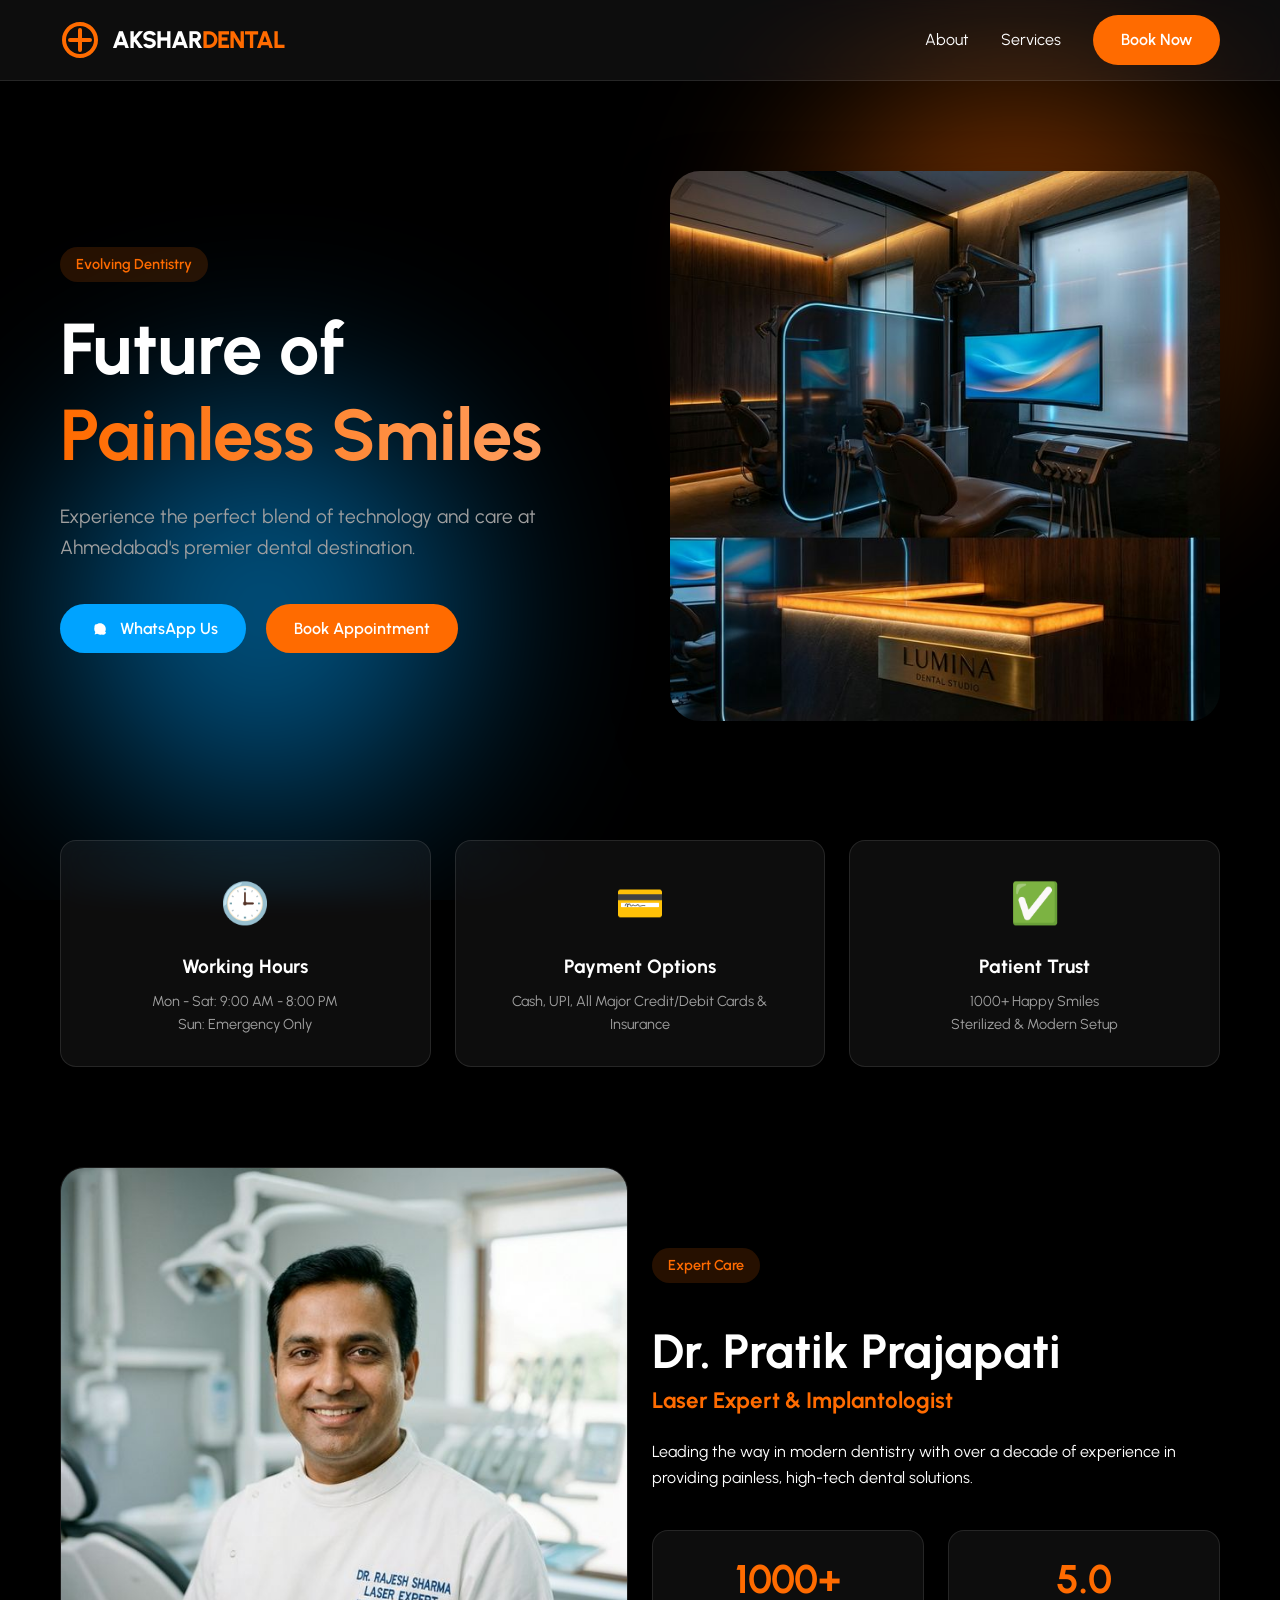
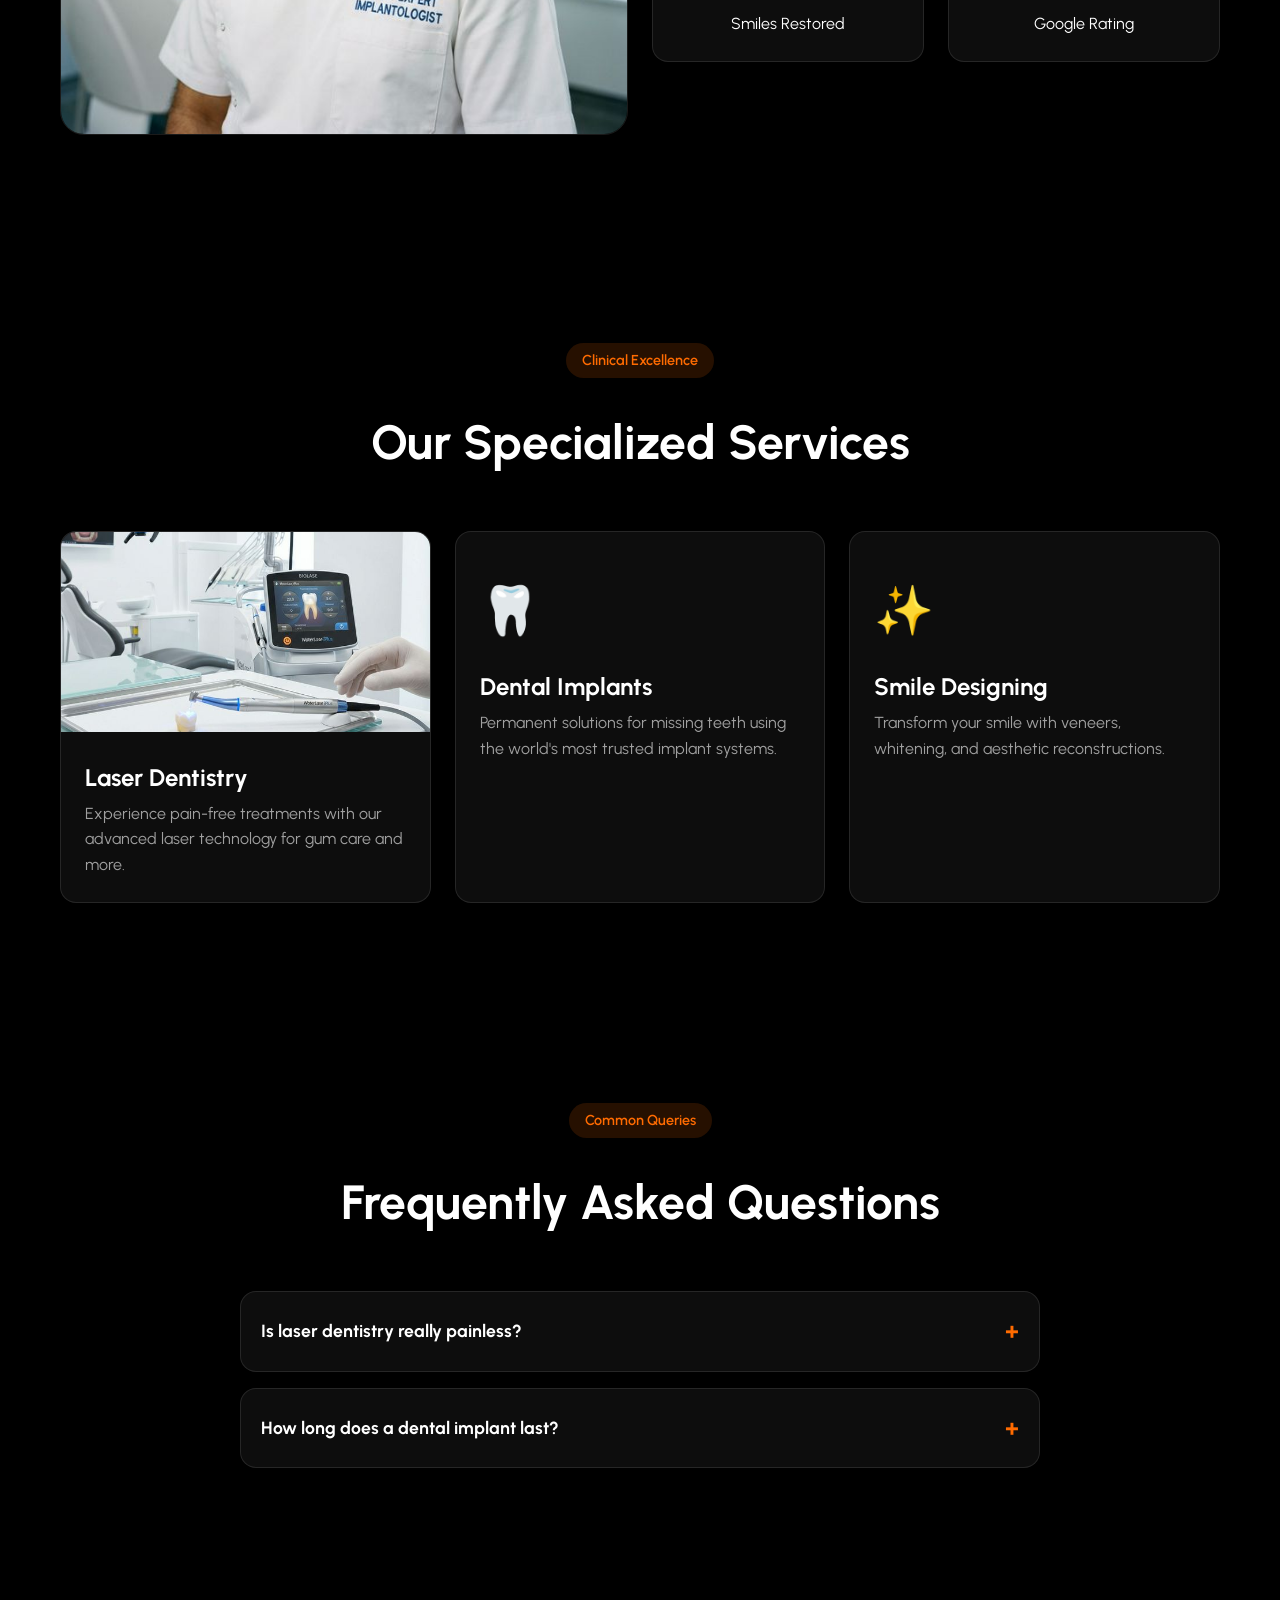
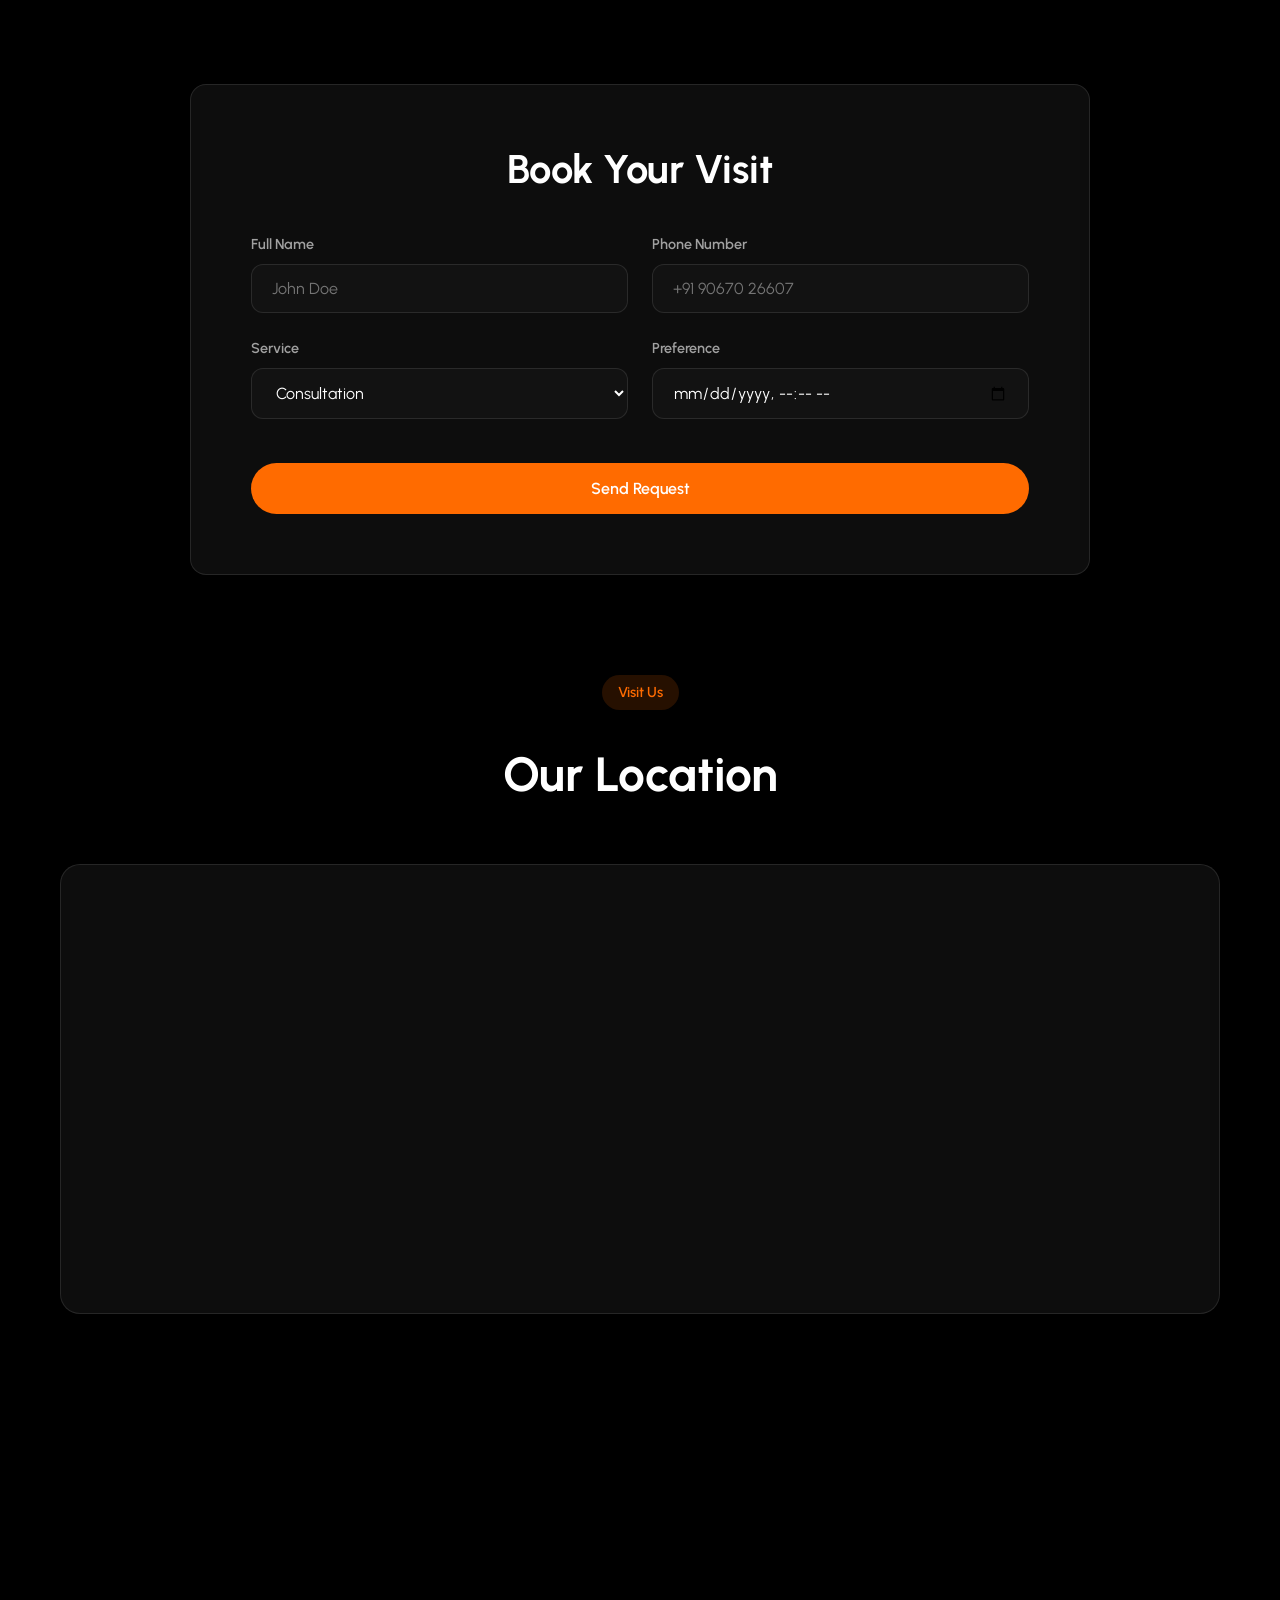
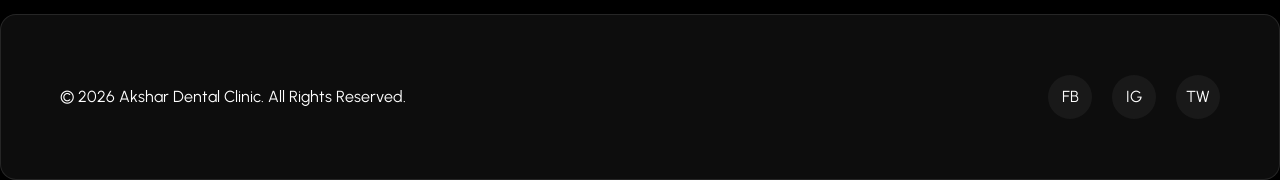
==== index.html @ 6726ed17 "Initial commit" ====
<!DOCTYPE html>
<html lang="en">

<head>
    <meta charset="UTF-8" />
    <link rel="icon" type="image/svg+xml" href="/app_icon.svg?v=1.0" />
    <meta name="viewport" content="width=device-width, initial-scale=1.0" />
    <title>Akshar Dental Clinic | Future of Painless Smiles</title>
    <meta name="description"
        content="Experience world-class dental care at Akshar Dental Clinic. Specializing in lasers, implants, and painless dentistry." />
    <link rel="stylesheet" href="./style.css" />
</head>

<body>
    <!-- Navbar -->
    <nav class="navbar glass">
        <div class="container nav-content">
            <div class="logo">
                <svg width="40" height="40" viewBox="0 0 40 40" fill="none" xmlns="http://www.w3.org/2000/svg">
                    <path
                        d="M20 2C10.0589 2 2 10.0589 2 20C2 29.9411 10.0589 38 20 38C29.9411 38 38 29.9411 38 20C38 10.0589 29.9411 2 20 2ZM20 34C12.268 34 6 27.732 6 20C6 12.268 12.268 6 20 6C27.732 6 34 12.268 34 20C34 27.732 27.732 34 20 34Z"
                        fill="var(--primary-orange)" />
                    <path d="M20 10V30M10 20H30" stroke="var(--primary-orange)" stroke-width="4"
                        stroke-linecap="round" />
                </svg>
                <span class="logo-text">AKSHAR<span>DENTAL</span></span>
            </div>
            <div class="nav-links">
                <a href="#about">About</a>
                <a href="#services">Services</a>
                <a href="#booking" class="btn btn-primary">Book Now</a>
            </div>
            <button class="menu-toggle" aria-label="Toggle Menu">
                <span></span>
                <span></span>
                <span></span>
            </button>
        </div>
    </nav>

    <main>
        <!-- Hero Section -->
        <section class="hero section-padding">
            <div class="glow-bg glow-orange" style="top: 10%; right: 5%;"></div>
            <div class="glow-bg glow-blue" style="bottom: 10%; left: 5%;"></div>
            <div class="container hero-container">
                <div class="hero-content">
                    <span class="badge">Evolving Dentistry</span>
                    <h1>Future of <br><span class="gradient-text">Painless Smiles</span></h1>
                    <p>Experience the perfect blend of technology and care at Ahmedabad's premier dental destination.
                    </p>
                    <div class="hero-actions">
                        <a href="https://wa.me/919067026607" class="btn btn-secondary">
                            <svg width="24" height="24" viewBox="0 0 24 24" fill="currentColor">
                                <path
                                    d="M12.031 6.172c-3.181 0-5.767 2.586-5.768 5.766-.001 1.298.38 2.27 1.025 3.14l-.654 2.391 2.454-.645c.822.445 1.859.844 2.941.845 3.193 0 5.769-2.587 5.77-5.77.001-3.18-2.587-5.767-5.768-5.767zm3.391 8.213c-.147.416-.719.761-1.029.807-.294.044-.668.067-1.144-.088-.291-.095-1.189-.442-2.264-1.402-.84-.749-1.407-1.673-1.572-1.954-.165-.281-.018-.432.122-.572.127-.127.281-.328.422-.492.141-.164.188-.281.282-.468.094-.187.047-.352-.023-.492-.07-.141-.634-1.524-.868-2.086-.228-.547-.46-.473-.634-.482-.164-.009-.352-.01-.54-.01-.188 0-.493.07-.751.351-.258.281-.985.961-.985 2.344 0 1.383 1.008 2.719 1.149 2.906.141.188 1.984 3.029 4.806 4.243.671.289 1.194.462 1.601.591.674.214 1.288.184 1.773.111.541-.081 1.664-.68 1.898-1.336.234-.656.234-1.219.164-1.336-.07-.116-.258-.187-.541-.328z" />
                            </svg>
                            WhatsApp Us
                        </a>
                        <a href="#booking" class="btn btn-primary">Book Appointment</a>
                    </div>
                </div>
                <div class="hero-image">
                    <img src="./hero-bg.png" alt="Modern Clinic" class="floating">
                </div>
            </div>
        </section>

        <!-- Info Cards Section -->
        <section class="info-cards">
            <div class="container grid grid-3">
                <div class="info-card glass">
                    <div class="info-icon">🕒</div>
                    <h3>Working Hours</h3>
                    <p>Mon - Sat: 9:00 AM - 8:00 PM<br>Sun: Emergency Only</p>
                </div>
                <div class="info-card glass">
                    <div class="info-icon">💳</div>
                    <h3>Payment Options</h3>
                    <p>Cash, UPI, All Major Credit/Debit Cards & Insurance</p>
                </div>
                <div class="info-card glass">
                    <div class="info-icon">✅</div>
                    <h3>Patient Trust</h3>
                    <p>1000+ Happy Smiles<br>Sterilized & Modern Setup</p>
                </div>
            </div>
        </section>

        <!-- About Section -->
        <section id="about" class="about section-padding">
            <div class="container">
                <div class="about-grid grid grid-2">
                    <div class="about-image">
                        <img src="./doctor.png" alt="Dr. Pratik Prajapati" class="glass-mask">
                    </div>
                    <div class="about-text">
                        <span class="badge">Expert Care</span>
                        <h2>Dr. Pratik Prajapati</h2>
                        <h3 class="role">Laser Expert & Implantologist</h3>
                        <p>Leading the way in modern dentistry with over a decade of experience in providing painless,
                            high-tech dental solutions.</p>
                        <div class="stats grid grid-2">
                            <div class="stat-card glass">
                                <h4>1000+</h4>
                                <p>Smiles Restored</p>
                            </div>
                            <div class="stat-card glass">
                                <h4>5.0</h4>
                                <p>Google Rating</p>
                            </div>
                        </div>
                    </div>
                </div>
            </div>
        </section>

        <!-- Services Section -->
        <section id="services" class="services section-padding">
            <div class="container">
                <div class="section-header text-center">
                    <span class="badge">Clinical Excellence</span>
                    <h2>Our Specialized Services</h2>
                </div>
                <div class="grid grid-3">
                    <div class="service-card glass">
                        <img src="./gallery-1.png" alt="Laser Treatment">
                        <h3>Laser Dentistry</h3>
                        <p>Experience pain-free treatments with our advanced laser technology for gum care and more.</p>
                    </div>
                    <div class="service-card glass">
                        <div class="service-icon">🦷</div>
                        <h3>Dental Implants</h3>
                        <p>Permanent solutions for missing teeth using the world's most trusted implant systems.</p>
                    </div>
                    <div class="service-card glass">
                        <div class="service-icon">✨</div>
                        <h3>Smile Designing</h3>
                        <p>Transform your smile with veneers, whitening, and aesthetic reconstructions.</p>
                    </div>
                </div>
            </div>
        </section>

        <!-- FAQ Section -->
        <section class="faq section-padding">
            <div class="container">
                <div class="section-header text-center">
                    <span class="badge">Common Queries</span>
                    <h2>Frequently Asked Questions</h2>
                </div>
                <div class="faq-accordion">
                    <details class="glass">
                        <summary>Is laser dentistry really painless?</summary>
                        <div class="content">Yes, laser dentistry minimizes the need for drills and anesthesia, making
                            procedures much more comfortable.</div>
                    </details>
                    <details class="glass">
                        <summary>How long does a dental implant last?</summary>
                        <div class="content">With proper care and maintenance, dental implants can last a lifetime.
                        </div>
                    </details>
                </div>
            </div>
        </section>

        <!-- Booking Section -->
        <section id="booking" class="booking section-padding">
            <div class="container">
                <div class="booking-card glass">
                    <h2>Book Your Visit</h2>
                    <form id="booking-form" class="grid grid-2">
                        <div class="form-group">
                            <label>Full Name</label>
                            <input type="text" placeholder="John Doe" required>
                        </div>
                        <div class="form-group">
                            <label>Phone Number</label>
                            <input type="tel" placeholder="+91 90670 26607" required>
                        </div>
                        <div class="form-group">
                            <label>Service</label>
                            <select>
                                <option>Consultation</option>
                                <option>Dental Implants</option>
                                <option>Laser Treatment</option>
                                <option>Teeth Whitening</option>
                            </select>
                        </div>
                        <div class="form-group">
                            <label>Preference</label>
                            <input type="datetime-local" required>
                        </div>
                        <button type="submit" class="btn btn-primary full-width">Send Request</button>
                    </form>
                </div>
            </div>
            <!-- Location Section -->
            <section id="location" class="location section-padding">
                <div class="container">
                    <div class="section-header text-center">
                        <span class="badge">Visit Us</span>
                        <h2>Our Location</h2>
                    </div>
                    <div class="map-container glass" style="height: 450px; overflow: hidden; border-radius: 20px;">
                        <iframe
                            src="https://www.google.com/maps/embed?pb=!1m17!1m12!1m3!1d3671.428782976!2d72.65313281141755!3d23.00890666613327!2m3!1f0!2f0!3f0!3m2!1i1024!2i768!4f13.1!3m2!1m1!2zMjPCsDAwJzM1LjEiTiA3MsKwMzk'MjAuNSJF!5e0!3m2!1sen!2sin!4v1739770542345!5m2!1sen!2sin"
                            width="100%" height="100%" style="border:0;" allowfullscreen="" loading="lazy"
                            referrerpolicy="no-referrer-when-downgrade">
                        </iframe>
                    </div>
                </div>
            </section>
    </main>

    <footer class="glass">
        <div class="container footer-content">
            <p>&copy; 2026 Akshar Dental Clinic. All Rights Reserved.</p>
            <div class="socials">
                <a href="#">FB</a>
                <a href="#">IG</a>
                <a href="#">TW</a>
            </div>
        </div>
    </footer>

    <script type="module" src="/main.js"></script>
</body>

</html>
---- style.css ----
@import url('https://fonts.googleapis.com/css2?family=Urbanist:wght@300;400;500;600;700;800&display=swap');

:root {
    --primary-orange: #FF6B00;
    --secondary-blue: #00A3FF;
    --bg-black: #000000;
    --bg-dark-grey: #121212;
    --text-white: #FFFFFF;
    --text-grey: #A0A0A0;
    --glass-bg: rgba(255, 255, 255, 0.05);
    --glass-border: rgba(255, 255, 255, 0.1);
    --glow-orange: rgba(255, 107, 0, 0.15);
    --glow-blue: rgba(0, 163, 255, 0.15);
    --font-main: 'Urbanist', sans-serif;
    --transition: all 0.3s cubic-bezier(0.4, 0, 0.2, 1);
}

* {
    margin: 0;
    padding: 0;
    box-sizing: border-box;
}

body {
    font-family: var(--font-main);
    background-color: var(--bg-black);
    color: var(--text-white);
    overflow-x: hidden;
    line-height: 1.6;
}

h1,
h2,
h3,
h4,
h5,
h6 {
    font-weight: 700;
    line-height: 1.2;
}

a {
    text-decoration: none;
    color: inherit;
    transition: var(--transition);
}

button {
    cursor: pointer;
    border: none;
    outline: none;
    font-family: var(--font-main);
    transition: var(--transition);
}

/* Glassmorphism Utility */
.glass {
    background: var(--glass-bg);
    backdrop-filter: blur(12px);
    -webkit-backdrop-filter: blur(12px);
    border: 1px solid var(--glass-border);
    border-radius: 16px;
}

/* Container */
.container {
    max-width: 1200px;
    margin: 0 auto;
    padding: 0 20px;
}

/* Buttons */
.btn {
    padding: 12px 28px;
    border-radius: 50px;
    font-weight: 600;
    font-size: 1rem;
    display: inline-flex;
    align-items: center;
    gap: 8px;
}

.btn-primary {
    background-color: var(--primary-orange);
    color: white;
}

.btn-primary:hover {
    transform: translateY(-2px);
    box-shadow: 0 8px 20px var(--glow-orange);
}

.btn-secondary {
    background-color: var(--secondary-blue);
    color: white;
}

.btn-secondary:hover {
    transform: translateY(-2px);
    box-shadow: 0 8px 20px var(--glow-blue);
}

/* Glow Effects */
.glow-bg {
    position: absolute;
    width: 400px;
    height: 400px;
    border-radius: 50%;
    filter: blur(100px);
    z-index: -1;
    opacity: 0.5;
}

.glow-orange {
    background: var(--primary-orange);
}

.glow-blue {
    background: var(--secondary-blue);
}

/* Grid System */
.grid {
    display: grid;
    gap: 24px;
}

@media (min-width: 768px) {
    .grid-2 {
        grid-template-columns: repeat(2, 1fr);
    }

    .grid-3 {
        grid-template-columns: repeat(3, 1fr);
    }
}

.section-padding {
    padding: 100px 0;
}

.text-center {
    text-align: center;
}

.badge {
    background: var(--glow-orange);
    color: var(--primary-orange);
    padding: 6px 16px;
    border-radius: 20px;
    font-size: 0.9rem;
    font-weight: 600;
    display: inline-block;
    margin-bottom: 24px;
}

/* Navbar */
.navbar {
    position: fixed;
    top: 0;
    width: 100%;
    z-index: 1000;
    padding: 15px 0;
    border-radius: 0;
    border-top: none;
    border-left: none;
    border-right: none;
}

.nav-content {
    display: flex;
    justify-content: space-between;
    align-items: center;
}

.logo {
    display: flex;
    align-items: center;
    gap: 12px;
}

.logo-text {
    font-size: 1.5rem;
    font-weight: 800;
    letter-spacing: -1px;
}

.logo-text span {
    color: var(--primary-orange);
}

.nav-links {
    display: flex;
    align-items: center;
    gap: 32px;
}

.nav-links a:hover {
    color: var(--primary-orange);
}

/* Menu Toggle Bar (Burger) */
.menu-toggle {
    display: none;
    flex-direction: column;
    gap: 6px;
    background: none;
    z-index: 1001;
}

.menu-toggle span {
    display: block;
    width: 25px;
    height: 3px;
    background-color: white;
    border-radius: 3px;
    transition: var(--transition);
}

/* Burger Animation */
.menu-toggle.active span:nth-child(1) {
    transform: rotate(45deg) translate(5px, 5px);
}

.menu-toggle.active span:nth-child(2) {
    opacity: 0;
}

.menu-toggle.active span:nth-child(3) {
    transform: rotate(-45deg) translate(8px, -8px);
}

/* Hero Section */
.hero {
    min-height: 100vh;
    display: flex;
    align-items: center;
    position: relative;
    overflow: hidden;
}

/* Info Cards */
.info-cards {
    margin-top: -60px;
    position: relative;
    z-index: 10;
}

.info-card {
    padding: 30px;
    text-align: center;
    transition: var(--transition);
}

.info-card:hover {
    transform: translateY(-10px);
}

.info-icon {
    font-size: 2.5rem;
    margin-bottom: 20px;
}

.info-card h3 {
    font-size: 1.2rem;
    margin-bottom: 12px;
}

.info-card p {
    color: var(--text-grey);
    font-size: 0.9rem;
}

.hero-container {
    display: grid;
    grid-template-columns: 1fr 1fr;
    align-items: center;
    gap: 60px;
}

.hero h1 {
    font-size: 4.5rem;
    margin-bottom: 24px;
}

.gradient-text {
    background: linear-gradient(90deg, var(--primary-orange), #FF9E5E);
    -webkit-background-clip: text;
    background-clip: text;
    -webkit-text-fill-color: transparent;
}

.hero p {
    font-size: 1.2rem;
    color: var(--text-grey);
    max-width: 500px;
    margin-bottom: 40px;
}

.hero-actions {
    display: flex;
    gap: 20px;
}

.hero-image img {
    width: 100%;
    border-radius: 30px;
    box-shadow: 0 20px 50px rgba(0, 0, 0, 0.5);
}

/* About Section */
.about-grid {
    align-items: center;
}

.about-image img {
    width: 100%;
    border-radius: 24px;
    border: 1px solid var(--glass-border);
}

.about h2 {
    font-size: 3rem;
    margin: 16px 0 8px;
}

.role {
    color: var(--primary-orange);
    font-size: 1.4rem;
    margin-bottom: 24px;
}

.stats {
    margin-top: 40px;
}

.stat-card {
    padding: 24px;
    text-align: center;
}

.stat-card h4 {
    font-size: 2.5rem;
    color: var(--primary-orange);
    margin-bottom: 8px;
}

/* Services Section */
.section-header {
    margin-bottom: 60px;
}

.section-header h2 {
    font-size: 3rem;
    margin-top: 12px;
}

.service-card {
    padding: 0;
    overflow: hidden;
    transition: var(--transition);
}

.service-card img {
    width: 100%;
    height: 200px;
    object-fit: cover;
}

.service-card h3 {
    padding: 24px 24px 8px;
    font-size: 1.5rem;
}

.service-card p {
    padding: 0 24px 24px;
    color: var(--text-grey);
}

.service-icon {
    font-size: 3rem;
    padding: 40px 24px 0;
}

.service-card:hover {
    transform: translateY(-10px);
    border-color: var(--primary-orange);
}

/* FAQ Section */
.faq-accordion {
    max-width: 800px;
    margin: 0 auto;
}

details {
    margin-bottom: 16px;
    padding: 20px;
}

summary {
    font-weight: 700;
    font-size: 1.1rem;
    cursor: pointer;
    list-style: none;
    display: flex;
    justify-content: space-between;
    align-items: center;
}

summary::after {
    content: '+';
    color: var(--primary-orange);
    font-size: 1.5rem;
}

details[open] summary::after {
    content: '-';
}

details .content {
    padding-top: 16px;
    color: var(--text-grey);
    line-height: 1.6;
}

/* Booking Section */
.booking-card {
    padding: 60px;
    max-width: 900px;
    margin: 0 auto;
}

.booking-card h2 {
    font-size: 2.5rem;
    text-align: center;
    margin-bottom: 40px;
}

.form-group {
    display: flex;
    flex-direction: column;
    gap: 8px;
}

.form-group label {
    font-weight: 600;
    font-size: 0.9rem;
    color: var(--text-grey);
}

.form-group input,
.form-group select {
    padding: 14px 20px;
    background: var(--bg-dark-grey);
    border: 1px solid var(--glass-border);
    border-radius: 12px;
    color: white;
    font-family: var(--font-main);
    font-size: 1rem;
}

.form-group input:focus {
    border-color: var(--primary-orange);
    outline: none;
}

.full-width {
    grid-column: span 2;
    margin-top: 20px;
    padding: 16px;
    justify-content: center;
}

/* Footer */
footer {
    margin-top: 100px;
    padding: 60px 0;
    border-radius: 0;
    border-left: none;
    border-right: none;
    border-bottom: none;
}

.footer-content {
    display: flex;
    justify-content: space-between;
    align-items: center;
}

.socials {
    display: flex;
    gap: 20px;
}

.socials a {
    padding: 10px;
    background: var(--glass-bg);
    border-radius: 50%;
    width: 44px;
    height: 44px;
    display: flex;
    align-items: center;
    justify-content: center;
}

.socials a:hover {
    background: var(--primary-orange);
    color: white;
}

/* Responsive */
@media (max-width: 1024px) {
    .hero h1 {
        font-size: 3.5rem;
    }
}

@media (max-width: 768px) {
    .menu-toggle {
        display: flex;
    }

    .nav-links {
        position: fixed;
        top: 0;
        right: -100%;
        width: 70%;
        height: 100vh;
        background: var(--bg-dark-grey);
        flex-direction: column;
        justify-content: center;
        transition: var(--transition);
        box-shadow: -10px 0 30px rgba(0, 0, 0, 0.5);
        padding-bottom: env(safe-area-inset-bottom);
        /* iOS Notch Support */
    }

    .nav-links.active {
        right: 0;
    }

    .hero-container,
    .about-grid,
    #booking-form {
        grid-template-columns: 1fr;
    }

    .hero h1 {
        font-size: 3rem;
    }

    .hero-actions {
        flex-direction: column;
    }

    .full-width {
        grid-column: span 1;
    }

    .booking-card {
        padding: 30px;
    }

    .footer-content {
        flex-direction: column;
        gap: 20px;
    }

    .info-cards {
        margin-top: 20px;
    }
}
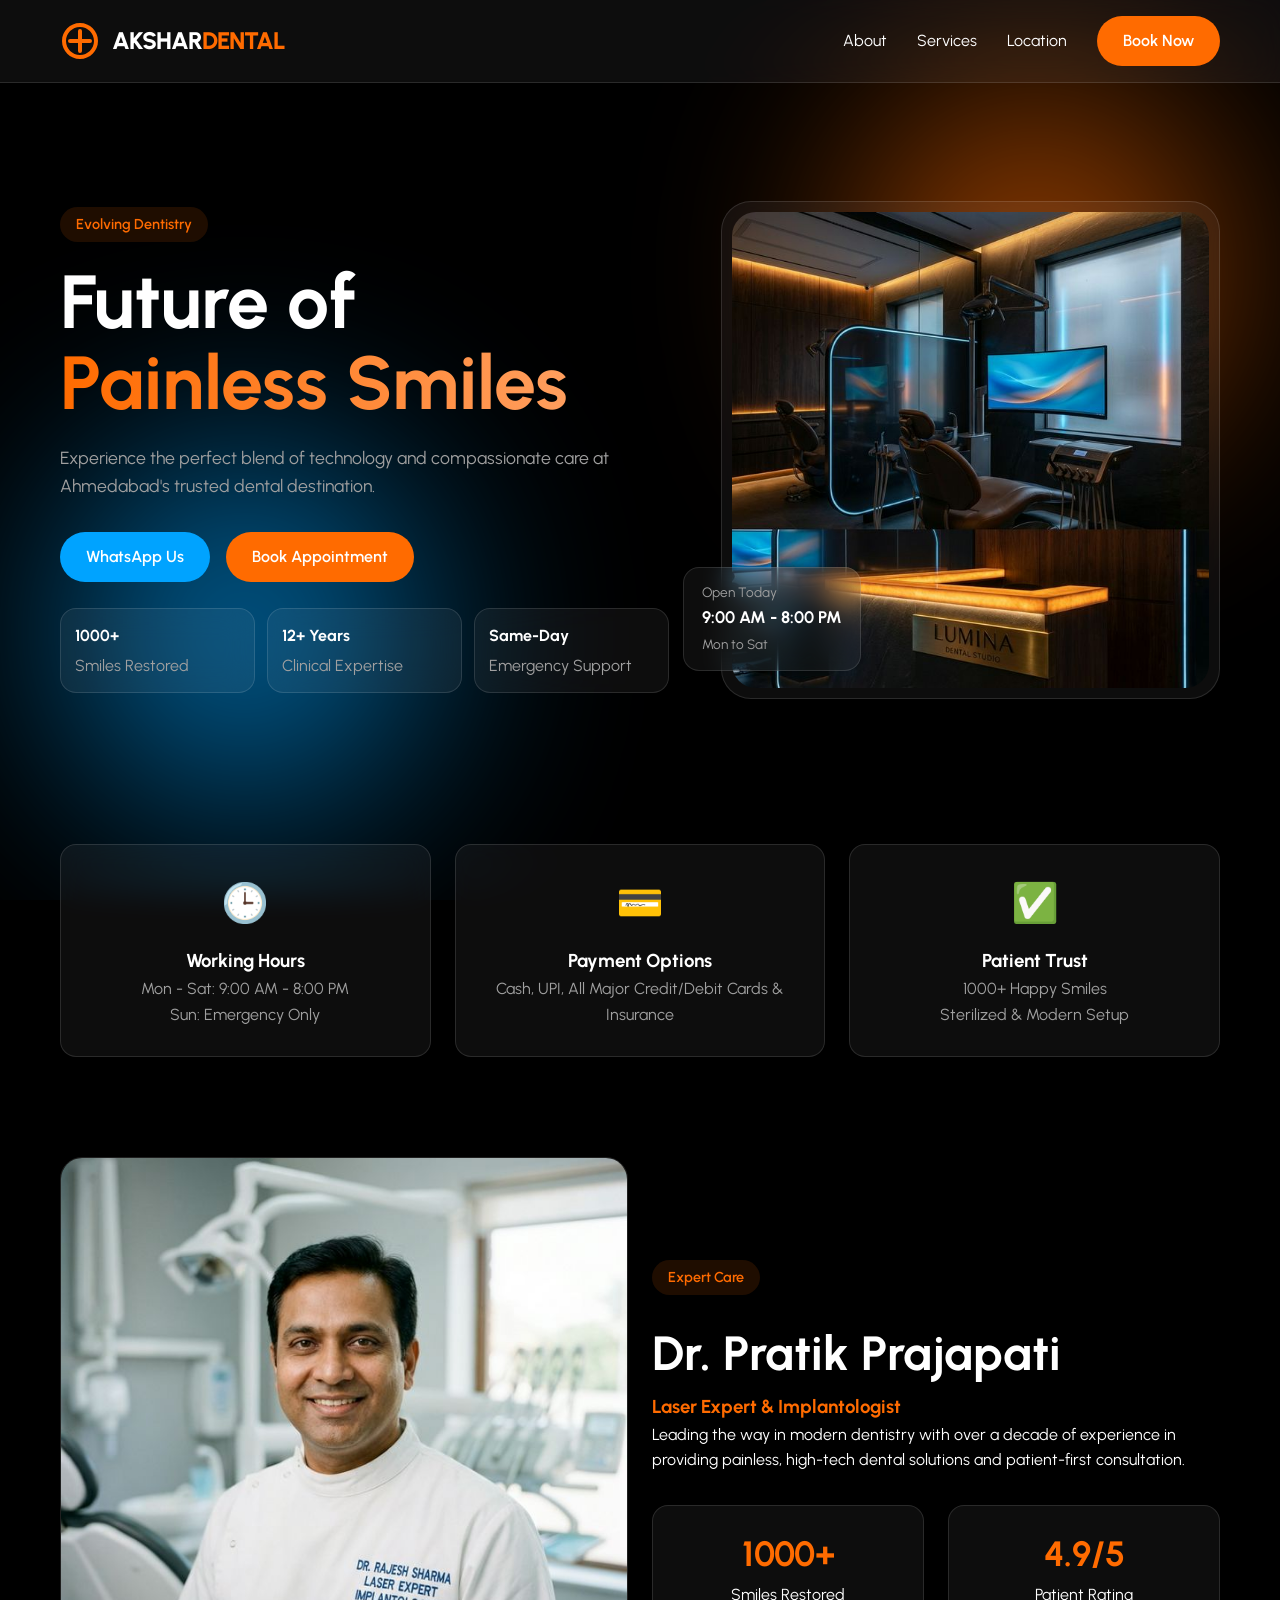
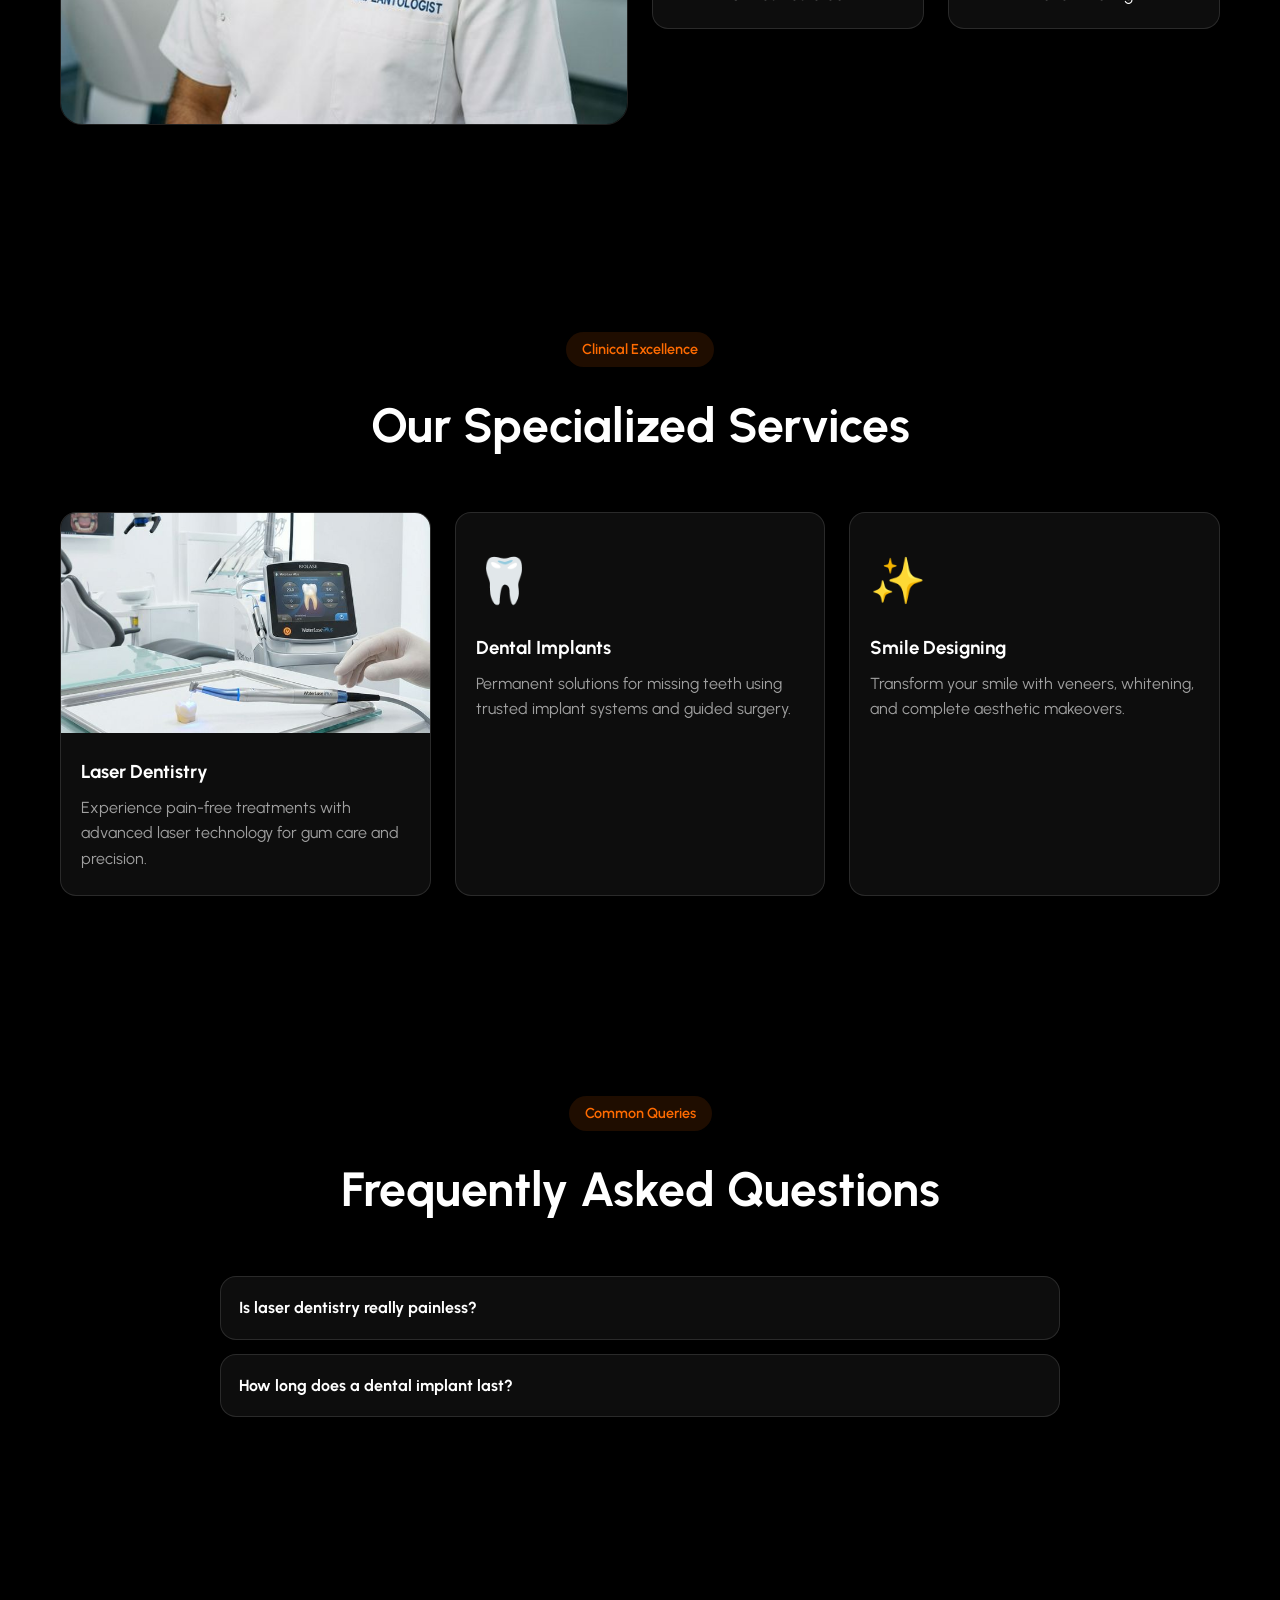
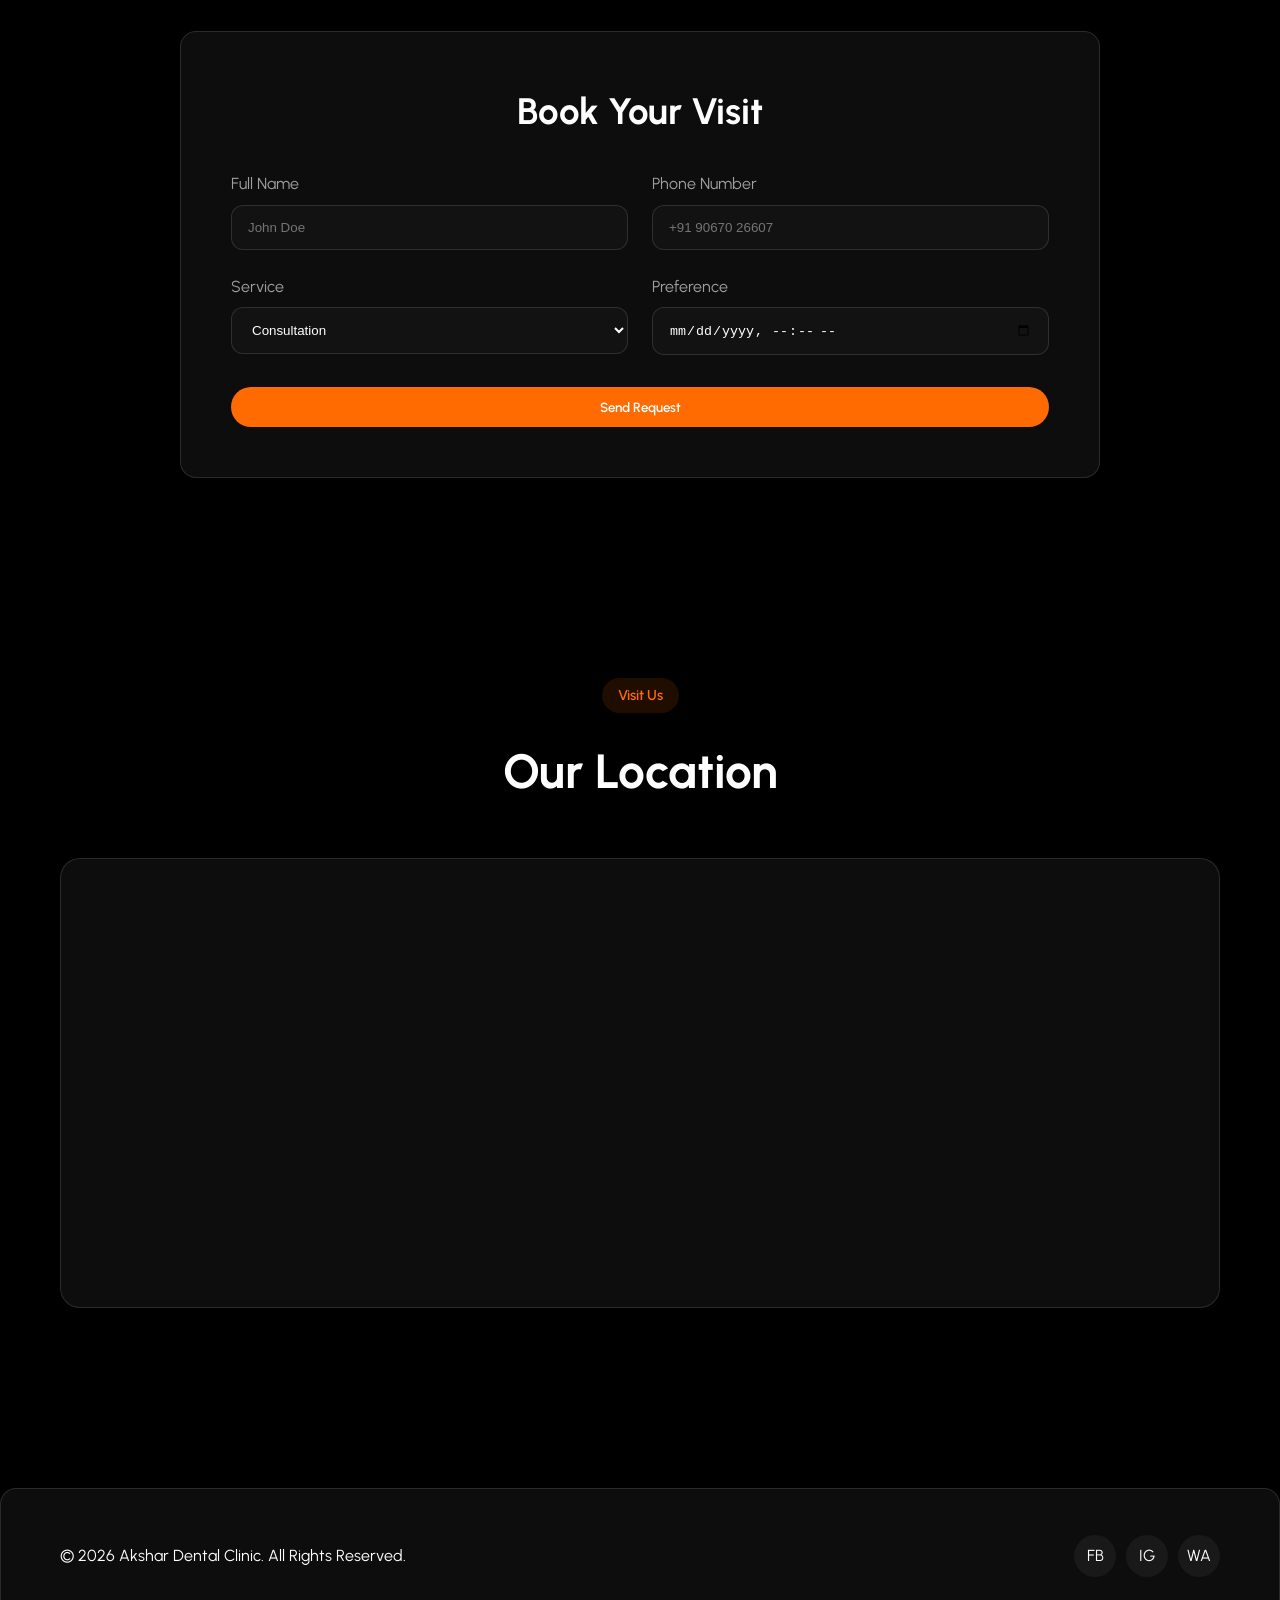
==== commit 7408d223: "Revamp landing page layout to match updated design direction" ====
--- a/index.html
+++ b/index.html
@@ -12,7 +12,6 @@
 </head>
 
 <body>
-    <!-- Navbar -->
     <nav class="navbar glass">
         <div class="container nav-content">
             <div class="logo">
@@ -20,14 +19,14 @@
                     <path
                         d="M20 2C10.0589 2 2 10.0589 2 20C2 29.9411 10.0589 38 20 38C29.9411 38 38 29.9411 38 20C38 10.0589 29.9411 2 20 2ZM20 34C12.268 34 6 27.732 6 20C6 12.268 12.268 6 20 6C27.732 6 34 12.268 34 20C34 27.732 27.732 34 20 34Z"
                         fill="var(--primary-orange)" />
-                    <path d="M20 10V30M10 20H30" stroke="var(--primary-orange)" stroke-width="4"
-                        stroke-linecap="round" />
+                    <path d="M20 10V30M10 20H30" stroke="var(--primary-orange)" stroke-width="4" stroke-linecap="round" />
                 </svg>
                 <span class="logo-text">AKSHAR<span>DENTAL</span></span>
             </div>
             <div class="nav-links">
                 <a href="#about">About</a>
                 <a href="#services">Services</a>
+                <a href="#location">Location</a>
                 <a href="#booking" class="btn btn-primary">Book Now</a>
             </div>
             <button class="menu-toggle" aria-label="Toggle Menu">
@@ -39,7 +38,6 @@
     </nav>
 
     <main>
-        <!-- Hero Section -->
         <section class="hero section-padding">
             <div class="glow-bg glow-orange" style="top: 10%; right: 5%;"></div>
             <div class="glow-bg glow-blue" style="bottom: 10%; left: 5%;"></div>
@@ -47,26 +45,33 @@
                 <div class="hero-content">
                     <span class="badge">Evolving Dentistry</span>
                     <h1>Future of <br><span class="gradient-text">Painless Smiles</span></h1>
-                    <p>Experience the perfect blend of technology and care at Ahmedabad's premier dental destination.
-                    </p>
+                    <p>Experience the perfect blend of technology and compassionate care at Ahmedabad's trusted dental
+                        destination.</p>
                     <div class="hero-actions">
-                        <a href="https://wa.me/919067026607" class="btn btn-secondary">
-                            <svg width="24" height="24" viewBox="0 0 24 24" fill="currentColor">
-                                <path
-                                    d="M12.031 6.172c-3.181 0-5.767 2.586-5.768 5.766-.001 1.298.38 2.27 1.025 3.14l-.654 2.391 2.454-.645c.822.445 1.859.844 2.941.845 3.193 0 5.769-2.587 5.77-5.77.001-3.18-2.587-5.767-5.768-5.767zm3.391 8.213c-.147.416-.719.761-1.029.807-.294.044-.668.067-1.144-.088-.291-.095-1.189-.442-2.264-1.402-.84-.749-1.407-1.673-1.572-1.954-.165-.281-.018-.432.122-.572.127-.127.281-.328.422-.492.141-.164.188-.281.282-.468.094-.187.047-.352-.023-.492-.07-.141-.634-1.524-.868-2.086-.228-.547-.46-.473-.634-.482-.164-.009-.352-.01-.54-.01-.188 0-.493.07-.751.351-.258.281-.985.961-.985 2.344 0 1.383 1.008 2.719 1.149 2.906.141.188 1.984 3.029 4.806 4.243.671.289 1.194.462 1.601.591.674.214 1.288.184 1.773.111.541-.081 1.664-.68 1.898-1.336.234-.656.234-1.219.164-1.336-.07-.116-.258-.187-.541-.328z" />
-                            </svg>
+                        <a href="https://wa.me/919067026607" class="btn btn-secondary" target="_blank" rel="noreferrer">
                             WhatsApp Us
                         </a>
                         <a href="#booking" class="btn btn-primary">Book Appointment</a>
                     </div>
-                </div>
-                <div class="hero-image">
-                    <img src="./hero-bg.png" alt="Modern Clinic" class="floating">
-                </div>
-            </div>
-        </section>
-
-        <!-- Info Cards Section -->
+                    <div class="hero-metrics">
+                        <div class="metric glass"><strong>1000+</strong><span>Smiles Restored</span></div>
+                        <div class="metric glass"><strong>12+ Years</strong><span>Clinical Expertise</span></div>
+                        <div class="metric glass"><strong>Same-Day</strong><span>Emergency Support</span></div>
+                    </div>
+                </div>
+                <div class="hero-image-wrap">
+                    <div class="hero-image glass">
+                        <img src="./hero-bg.png" alt="Modern Clinic" class="floating">
+                    </div>
+                    <div class="hero-floating-card glass">
+                        <p>Open Today</p>
+                        <h4>9:00 AM - 8:00 PM</h4>
+                        <span>Mon to Sat</span>
+                    </div>
+                </div>
+            </div>
+        </section>
+
         <section class="info-cards">
             <div class="container grid grid-3">
                 <div class="info-card glass">
@@ -87,7 +92,6 @@
             </div>
         </section>
 
-        <!-- About Section -->
         <section id="about" class="about section-padding">
             <div class="container">
                 <div class="about-grid grid grid-2">
@@ -99,15 +103,15 @@
                         <h2>Dr. Pratik Prajapati</h2>
                         <h3 class="role">Laser Expert & Implantologist</h3>
                         <p>Leading the way in modern dentistry with over a decade of experience in providing painless,
-                            high-tech dental solutions.</p>
+                            high-tech dental solutions and patient-first consultation.</p>
                         <div class="stats grid grid-2">
                             <div class="stat-card glass">
                                 <h4>1000+</h4>
                                 <p>Smiles Restored</p>
                             </div>
                             <div class="stat-card glass">
-                                <h4>5.0</h4>
-                                <p>Google Rating</p>
+                                <h4>4.9/5</h4>
+                                <p>Patient Rating</p>
                             </div>
                         </div>
                     </div>
@@ -115,7 +119,6 @@
             </div>
         </section>
 
-        <!-- Services Section -->
         <section id="services" class="services section-padding">
             <div class="container">
                 <div class="section-header text-center">
@@ -126,23 +129,22 @@
                     <div class="service-card glass">
                         <img src="./gallery-1.png" alt="Laser Treatment">
                         <h3>Laser Dentistry</h3>
-                        <p>Experience pain-free treatments with our advanced laser technology for gum care and more.</p>
+                        <p>Experience pain-free treatments with advanced laser technology for gum care and precision.</p>
                     </div>
                     <div class="service-card glass">
                         <div class="service-icon">🦷</div>
                         <h3>Dental Implants</h3>
-                        <p>Permanent solutions for missing teeth using the world's most trusted implant systems.</p>
+                        <p>Permanent solutions for missing teeth using trusted implant systems and guided surgery.</p>
                     </div>
                     <div class="service-card glass">
                         <div class="service-icon">✨</div>
                         <h3>Smile Designing</h3>
-                        <p>Transform your smile with veneers, whitening, and aesthetic reconstructions.</p>
-                    </div>
-                </div>
-            </div>
-        </section>
-
-        <!-- FAQ Section -->
+                        <p>Transform your smile with veneers, whitening, and complete aesthetic makeovers.</p>
+                    </div>
+                </div>
+            </div>
+        </section>
+
         <section class="faq section-padding">
             <div class="container">
                 <div class="section-header text-center">
@@ -164,23 +166,22 @@
             </div>
         </section>
 
-        <!-- Booking Section -->
         <section id="booking" class="booking section-padding">
             <div class="container">
                 <div class="booking-card glass">
                     <h2>Book Your Visit</h2>
                     <form id="booking-form" class="grid grid-2">
                         <div class="form-group">
-                            <label>Full Name</label>
-                            <input type="text" placeholder="John Doe" required>
-                        </div>
-                        <div class="form-group">
-                            <label>Phone Number</label>
-                            <input type="tel" placeholder="+91 90670 26607" required>
-                        </div>
-                        <div class="form-group">
-                            <label>Service</label>
-                            <select>
+                            <label for="name">Full Name</label>
+                            <input id="name" name="name" type="text" placeholder="John Doe" required>
+                        </div>
+                        <div class="form-group">
+                            <label for="phone">Phone Number</label>
+                            <input id="phone" name="phone" type="tel" placeholder="+91 90670 26607" required>
+                        </div>
+                        <div class="form-group">
+                            <label for="service">Service</label>
+                            <select id="service" name="service">
                                 <option>Consultation</option>
                                 <option>Dental Implants</option>
                                 <option>Laser Treatment</option>
@@ -188,38 +189,38 @@
                             </select>
                         </div>
                         <div class="form-group">
-                            <label>Preference</label>
-                            <input type="datetime-local" required>
+                            <label for="preference">Preference</label>
+                            <input id="preference" name="preference" type="datetime-local" required>
                         </div>
                         <button type="submit" class="btn btn-primary full-width">Send Request</button>
                     </form>
                 </div>
             </div>
-            <!-- Location Section -->
-            <section id="location" class="location section-padding">
-                <div class="container">
-                    <div class="section-header text-center">
-                        <span class="badge">Visit Us</span>
-                        <h2>Our Location</h2>
-                    </div>
-                    <div class="map-container glass" style="height: 450px; overflow: hidden; border-radius: 20px;">
-                        <iframe
-                            src="https://www.google.com/maps/embed?pb=!1m17!1m12!1m3!1d3671.428782976!2d72.65313281141755!3d23.00890666613327!2m3!1f0!2f0!3f0!3m2!1i1024!2i768!4f13.1!3m2!1m1!2zMjPCsDAwJzM1LjEiTiA3MsKwMzk'MjAuNSJF!5e0!3m2!1sen!2sin!4v1739770542345!5m2!1sen!2sin"
-                            width="100%" height="100%" style="border:0;" allowfullscreen="" loading="lazy"
-                            referrerpolicy="no-referrer-when-downgrade">
-                        </iframe>
-                    </div>
-                </div>
-            </section>
+        </section>
+
+        <section id="location" class="location section-padding">
+            <div class="container">
+                <div class="section-header text-center">
+                    <span class="badge">Visit Us</span>
+                    <h2>Our Location</h2>
+                </div>
+                <div class="map-container glass">
+                    <iframe
+                        src="https://www.google.com/maps/embed?pb=!1m17!1m12!1m3!1d3671.428782976!2d72.65313281141755!3d23.00890666613327!2m3!1f0!2f0!3f0!3m2!1i1024!2i768!4f13.1!3m2!1m1!2zMjPCsDAwJzM1LjEiTiA3MsKwMzk'MjAuNSJF!5e0!3m2!1sen!2sin!4v1739770542345!5m2!1sen!2sin"
+                        width="100%" height="100%" style="border:0;" allowfullscreen="" loading="lazy"
+                        referrerpolicy="no-referrer-when-downgrade"></iframe>
+                </div>
+            </div>
+        </section>
     </main>
 
     <footer class="glass">
         <div class="container footer-content">
             <p>&copy; 2026 Akshar Dental Clinic. All Rights Reserved.</p>
             <div class="socials">
-                <a href="#">FB</a>
-                <a href="#">IG</a>
-                <a href="#">TW</a>
+                <a href="https://www.facebook.com" target="_blank" rel="noreferrer">FB</a>
+                <a href="https://www.instagram.com" target="_blank" rel="noreferrer">IG</a>
+                <a href="https://wa.me/919067026607" target="_blank" rel="noreferrer">WA</a>
             </div>
         </div>
     </footer>
@@ -227,4 +228,4 @@
     <script type="module" src="/main.js"></script>
 </body>
 
-</html>+</html>
--- a/style.css
+++ b/style.css
@@ -1,16 +1,16 @@
 @import url('https://fonts.googleapis.com/css2?family=Urbanist:wght@300;400;500;600;700;800&display=swap');
 
 :root {
-    --primary-orange: #FF6B00;
-    --secondary-blue: #00A3FF;
-    --bg-black: #000000;
+    --primary-orange: #ff6b00;
+    --secondary-blue: #00a3ff;
+    --bg-black: #000;
     --bg-dark-grey: #121212;
-    --text-white: #FFFFFF;
-    --text-grey: #A0A0A0;
+    --text-white: #fff;
+    --text-grey: #a0a0a0;
     --glass-bg: rgba(255, 255, 255, 0.05);
-    --glass-border: rgba(255, 255, 255, 0.1);
-    --glow-orange: rgba(255, 107, 0, 0.15);
-    --glow-blue: rgba(0, 163, 255, 0.15);
+    --glass-border: rgba(255, 255, 255, 0.12);
+    --glow-orange: rgba(255, 107, 0, 0.2);
+    --glow-blue: rgba(0, 163, 255, 0.2);
     --font-main: 'Urbanist', sans-serif;
     --transition: all 0.3s cubic-bezier(0.4, 0, 0.2, 1);
 }
@@ -29,16 +29,6 @@
     line-height: 1.6;
 }
 
-h1,
-h2,
-h3,
-h4,
-h5,
-h6 {
-    font-weight: 700;
-    line-height: 1.2;
-}
-
 a {
     text-decoration: none;
     color: inherit;
@@ -47,124 +37,86 @@
 
 button {
     cursor: pointer;
-    border: none;
-    outline: none;
+    border: 0;
     font-family: var(--font-main);
-    transition: var(--transition);
-}
-
-/* Glassmorphism Utility */
-.glass {
-    background: var(--glass-bg);
-    backdrop-filter: blur(12px);
-    -webkit-backdrop-filter: blur(12px);
-    border: 1px solid var(--glass-border);
-    border-radius: 16px;
-}
-
-/* Container */
+}
+
 .container {
     max-width: 1200px;
     margin: 0 auto;
     padding: 0 20px;
 }
 
-/* Buttons */
-.btn {
-    padding: 12px 28px;
-    border-radius: 50px;
-    font-weight: 600;
-    font-size: 1rem;
-    display: inline-flex;
-    align-items: center;
-    gap: 8px;
-}
-
-.btn-primary {
-    background-color: var(--primary-orange);
-    color: white;
-}
-
-.btn-primary:hover {
-    transform: translateY(-2px);
-    box-shadow: 0 8px 20px var(--glow-orange);
-}
-
-.btn-secondary {
-    background-color: var(--secondary-blue);
-    color: white;
-}
-
-.btn-secondary:hover {
-    transform: translateY(-2px);
-    box-shadow: 0 8px 20px var(--glow-blue);
-}
-
-/* Glow Effects */
-.glow-bg {
-    position: absolute;
-    width: 400px;
-    height: 400px;
-    border-radius: 50%;
-    filter: blur(100px);
-    z-index: -1;
-    opacity: 0.5;
-}
-
-.glow-orange {
-    background: var(--primary-orange);
-}
-
-.glow-blue {
-    background: var(--secondary-blue);
-}
-
-/* Grid System */
-.grid {
-    display: grid;
-    gap: 24px;
-}
-
-@media (min-width: 768px) {
-    .grid-2 {
-        grid-template-columns: repeat(2, 1fr);
-    }
-
-    .grid-3 {
-        grid-template-columns: repeat(3, 1fr);
-    }
-}
-
 .section-padding {
     padding: 100px 0;
 }
 
-.text-center {
-    text-align: center;
+.glass {
+    background: var(--glass-bg);
+    backdrop-filter: blur(14px);
+    -webkit-backdrop-filter: blur(14px);
+    border: 1px solid var(--glass-border);
+    border-radius: 16px;
 }
 
 .badge {
-    background: var(--glow-orange);
+    background: rgba(255, 107, 0, 0.12);
     color: var(--primary-orange);
     padding: 6px 16px;
     border-radius: 20px;
     font-size: 0.9rem;
     font-weight: 600;
     display: inline-block;
-    margin-bottom: 24px;
-}
-
-/* Navbar */
+    margin-bottom: 20px;
+}
+
+.btn {
+    padding: 12px 26px;
+    border-radius: 999px;
+    font-weight: 600;
+    display: inline-flex;
+    align-items: center;
+    justify-content: center;
+    gap: 8px;
+}
+
+.btn-primary {
+    background-color: var(--primary-orange);
+    color: #fff;
+}
+
+.btn-secondary {
+    background-color: var(--secondary-blue);
+    color: #fff;
+}
+
+.btn:hover {
+    transform: translateY(-2px);
+}
+
+.grid {
+    display: grid;
+    gap: 24px;
+}
+
+.grid-2 {
+    grid-template-columns: repeat(2, minmax(0, 1fr));
+}
+
+.grid-3 {
+    grid-template-columns: repeat(3, minmax(0, 1fr));
+}
+
 .navbar {
     position: fixed;
     top: 0;
     width: 100%;
     z-index: 1000;
-    padding: 15px 0;
     border-radius: 0;
-    border-top: none;
-    border-left: none;
-    border-right: none;
+    border-top: 0;
+    border-left: 0;
+    border-right: 0;
+    padding: 16px 0;
 }
 
 .nav-content {
@@ -185,52 +137,36 @@
     letter-spacing: -1px;
 }
 
-.logo-text span {
+.logo-text span,
+.role,
+.stat-card h4 {
     color: var(--primary-orange);
 }
 
 .nav-links {
     display: flex;
     align-items: center;
-    gap: 32px;
+    gap: 30px;
 }
 
 .nav-links a:hover {
     color: var(--primary-orange);
 }
 
-/* Menu Toggle Bar (Burger) */
 .menu-toggle {
     display: none;
     flex-direction: column;
     gap: 6px;
-    background: none;
-    z-index: 1001;
+    background: transparent;
 }
 
 .menu-toggle span {
-    display: block;
-    width: 25px;
+    width: 24px;
     height: 3px;
-    background-color: white;
-    border-radius: 3px;
-    transition: var(--transition);
-}
-
-/* Burger Animation */
-.menu-toggle.active span:nth-child(1) {
-    transform: rotate(45deg) translate(5px, 5px);
-}
-
-.menu-toggle.active span:nth-child(2) {
-    opacity: 0;
-}
-
-.menu-toggle.active span:nth-child(3) {
-    transform: rotate(-45deg) translate(8px, -8px);
-}
-
-/* Hero Section */
+    border-radius: 10px;
+    background: #fff;
+}
+
 .hero {
     min-height: 100vh;
     display: flex;
@@ -239,202 +175,222 @@
     overflow: hidden;
 }
 
-/* Info Cards */
-.info-cards {
-    margin-top: -60px;
-    position: relative;
-    z-index: 10;
-}
-
-.info-card {
-    padding: 30px;
-    text-align: center;
-    transition: var(--transition);
-}
-
-.info-card:hover {
-    transform: translateY(-10px);
-}
-
-.info-icon {
-    font-size: 2.5rem;
-    margin-bottom: 20px;
-}
-
-.info-card h3 {
-    font-size: 1.2rem;
-    margin-bottom: 12px;
-}
-
-.info-card p {
-    color: var(--text-grey);
-    font-size: 0.9rem;
+.glow-bg {
+    position: absolute;
+    width: 360px;
+    height: 360px;
+    border-radius: 50%;
+    filter: blur(110px);
+    z-index: -1;
+    opacity: 0.6;
+}
+
+.glow-orange {
+    background: var(--primary-orange);
+}
+
+.glow-blue {
+    background: var(--secondary-blue);
 }
 
 .hero-container {
     display: grid;
-    grid-template-columns: 1fr 1fr;
-    align-items: center;
-    gap: 60px;
+    grid-template-columns: 1.1fr 0.9fr;
+    gap: 52px;
+    align-items: center;
 }
 
 .hero h1 {
-    font-size: 4.5rem;
-    margin-bottom: 24px;
+    font-size: clamp(2.8rem, 6vw, 4.7rem);
+    line-height: 1.08;
+    margin-bottom: 20px;
 }
 
 .gradient-text {
-    background: linear-gradient(90deg, var(--primary-orange), #FF9E5E);
+    background: linear-gradient(90deg, var(--primary-orange), #ff9e5e);
     -webkit-background-clip: text;
     background-clip: text;
     -webkit-text-fill-color: transparent;
 }
 
 .hero p {
-    font-size: 1.2rem;
+    font-size: 1.1rem;
+    max-width: 560px;
     color: var(--text-grey);
-    max-width: 500px;
-    margin-bottom: 40px;
+    margin-bottom: 32px;
 }
 
 .hero-actions {
     display: flex;
-    gap: 20px;
+    gap: 16px;
+}
+
+.hero-metrics {
+    display: grid;
+    grid-template-columns: repeat(3, 1fr);
+    gap: 12px;
+    margin-top: 26px;
+}
+
+.metric {
+    padding: 14px;
+    display: flex;
+    flex-direction: column;
+    gap: 4px;
+}
+
+.metric strong {
+    font-size: 1rem;
+}
+
+.metric span,
+.info-card p,
+.service-card p,
+.form-group label,
+details .content {
+    color: var(--text-grey);
+}
+
+.hero-image-wrap {
+    position: relative;
+}
+
+.hero-image {
+    padding: 10px;
+    border-radius: 30px;
 }
 
 .hero-image img {
     width: 100%;
-    border-radius: 30px;
-    box-shadow: 0 20px 50px rgba(0, 0, 0, 0.5);
-}
-
-/* About Section */
+    display: block;
+    border-radius: 24px;
+}
+
+.hero-floating-card {
+    position: absolute;
+    left: -38px;
+    bottom: 28px;
+    padding: 14px 18px;
+}
+
+.hero-floating-card p {
+    margin: 0;
+    font-size: 0.85rem;
+}
+
+.hero-floating-card h4 {
+    font-size: 1.05rem;
+}
+
+.hero-floating-card span {
+    color: var(--text-grey);
+    font-size: 0.85rem;
+}
+
+.info-cards {
+    margin-top: -56px;
+    position: relative;
+    z-index: 2;
+}
+
+.info-card {
+    padding: 28px;
+    text-align: center;
+}
+
+.info-icon {
+    font-size: 2.4rem;
+    margin-bottom: 12px;
+}
+
 .about-grid {
     align-items: center;
 }
 
 .about-image img {
     width: 100%;
-    border-radius: 24px;
+    border-radius: 22px;
     border: 1px solid var(--glass-border);
 }
 
-.about h2 {
-    font-size: 3rem;
-    margin: 16px 0 8px;
-}
-
-.role {
-    color: var(--primary-orange);
-    font-size: 1.4rem;
-    margin-bottom: 24px;
+.about h2,
+.section-header h2 {
+    font-size: clamp(2rem, 4vw, 3rem);
 }
 
 .stats {
-    margin-top: 40px;
+    margin-top: 32px;
 }
 
 .stat-card {
-    padding: 24px;
     text-align: center;
+    padding: 20px;
 }
 
 .stat-card h4 {
-    font-size: 2.5rem;
-    color: var(--primary-orange);
-    margin-bottom: 8px;
-}
-
-/* Services Section */
+    font-size: 2.2rem;
+}
+
 .section-header {
-    margin-bottom: 60px;
-}
-
-.section-header h2 {
-    font-size: 3rem;
-    margin-top: 12px;
+    text-align: center;
+    margin-bottom: 48px;
 }
 
 .service-card {
-    padding: 0;
     overflow: hidden;
-    transition: var(--transition);
 }
 
 .service-card img {
     width: 100%;
-    height: 200px;
+    height: 220px;
     object-fit: cover;
 }
 
+.service-card h3,
+.service-card p {
+    padding-left: 20px;
+    padding-right: 20px;
+}
+
 .service-card h3 {
-    padding: 24px 24px 8px;
-    font-size: 1.5rem;
+    margin: 16px 0 8px;
 }
 
 .service-card p {
-    padding: 0 24px 24px;
-    color: var(--text-grey);
+    padding-bottom: 24px;
 }
 
 .service-icon {
-    font-size: 3rem;
-    padding: 40px 24px 0;
-}
-
-.service-card:hover {
-    transform: translateY(-10px);
-    border-color: var(--primary-orange);
-}
-
-/* FAQ Section */
+    font-size: 2.8rem;
+    padding: 32px 20px 0;
+}
+
 .faq-accordion {
-    max-width: 800px;
+    max-width: 840px;
     margin: 0 auto;
 }
 
 details {
-    margin-bottom: 16px;
-    padding: 20px;
+    margin-bottom: 14px;
+    padding: 18px;
 }
 
 summary {
+    list-style: none;
     font-weight: 700;
-    font-size: 1.1rem;
     cursor: pointer;
-    list-style: none;
-    display: flex;
-    justify-content: space-between;
-    align-items: center;
-}
-
-summary::after {
-    content: '+';
-    color: var(--primary-orange);
-    font-size: 1.5rem;
-}
-
-details[open] summary::after {
-    content: '-';
-}
-
-details .content {
-    padding-top: 16px;
-    color: var(--text-grey);
-    line-height: 1.6;
-}
-
-/* Booking Section */
+}
+
 .booking-card {
-    padding: 60px;
-    max-width: 900px;
+    max-width: 920px;
     margin: 0 auto;
+    padding: 50px;
 }
 
 .booking-card h2 {
-    font-size: 2.5rem;
+    font-size: 2.3rem;
     text-align: center;
-    margin-bottom: 40px;
+    margin-bottom: 30px;
 }
 
 .form-group {
@@ -443,115 +399,101 @@
     gap: 8px;
 }
 
-.form-group label {
-    font-weight: 600;
-    font-size: 0.9rem;
-    color: var(--text-grey);
-}
-
 .form-group input,
 .form-group select {
-    padding: 14px 20px;
+    padding: 14px 16px;
     background: var(--bg-dark-grey);
     border: 1px solid var(--glass-border);
     border-radius: 12px;
-    color: white;
-    font-family: var(--font-main);
-    font-size: 1rem;
-}
-
-.form-group input:focus {
-    border-color: var(--primary-orange);
-    outline: none;
+    color: #fff;
 }
 
 .full-width {
     grid-column: span 2;
-    margin-top: 20px;
-    padding: 16px;
+    margin-top: 8px;
+}
+
+.map-container {
+    height: 450px;
+    overflow: hidden;
+    border-radius: 20px;
+}
+
+footer {
+    margin-top: 80px;
+    padding: 46px 0;
+    border-radius: 0;
+    border-left: 0;
+    border-right: 0;
+    border-bottom: 0;
+}
+
+.footer-content {
+    display: flex;
+    justify-content: space-between;
+    align-items: center;
+}
+
+.socials {
+    display: flex;
+    gap: 10px;
+}
+
+.socials a {
+    width: 42px;
+    height: 42px;
+    border-radius: 50%;
+    display: flex;
+    align-items: center;
     justify-content: center;
-}
-
-/* Footer */
-footer {
-    margin-top: 100px;
-    padding: 60px 0;
-    border-radius: 0;
-    border-left: none;
-    border-right: none;
-    border-bottom: none;
-}
-
-.footer-content {
-    display: flex;
-    justify-content: space-between;
-    align-items: center;
-}
-
-.socials {
-    display: flex;
-    gap: 20px;
-}
-
-.socials a {
-    padding: 10px;
     background: var(--glass-bg);
-    border-radius: 50%;
-    width: 44px;
-    height: 44px;
-    display: flex;
-    align-items: center;
-    justify-content: center;
 }
 
 .socials a:hover {
     background: var(--primary-orange);
-    color: white;
-}
-
-/* Responsive */
-@media (max-width: 1024px) {
-    .hero h1 {
-        font-size: 3.5rem;
-    }
-}
-
-@media (max-width: 768px) {
+}
+
+@media (max-width: 900px) {
+    .grid-3,
+    .hero-metrics {
+        grid-template-columns: 1fr;
+    }
+
+    .hero-container,
+    .grid-2 {
+        grid-template-columns: 1fr;
+    }
+
+    .hero {
+        padding-top: 40px;
+    }
+
+    .hero-floating-card {
+        position: static;
+        margin-top: 12px;
+    }
+
+    .info-cards {
+        margin-top: 20px;
+    }
+
     .menu-toggle {
         display: flex;
+        z-index: 1002;
     }
 
     .nav-links {
         position: fixed;
-        top: 0;
-        right: -100%;
-        width: 70%;
-        height: 100vh;
-        background: var(--bg-dark-grey);
+        inset: 0 0 0 30%;
+        background: #0a0a0a;
         flex-direction: column;
         justify-content: center;
+        transform: translateX(100%);
         transition: var(--transition);
-        box-shadow: -10px 0 30px rgba(0, 0, 0, 0.5);
-        padding-bottom: env(safe-area-inset-bottom);
-        /* iOS Notch Support */
     }
 
     .nav-links.active {
-        right: 0;
-    }
-
-    .hero-container,
-    .about-grid,
-    #booking-form {
-        grid-template-columns: 1fr;
-    }
-
-    .hero h1 {
-        font-size: 3rem;
-    }
-
-    .hero-actions {
-        flex-direction: column;
+        transform: translateX(0);
     }
 
     .full-width {
@@ -564,10 +506,6 @@
 
     .footer-content {
         flex-direction: column;
-        gap: 20px;
-    }
-
-    .info-cards {
-        margin-top: 20px;
-    }
-}+        gap: 14px;
+    }
+}
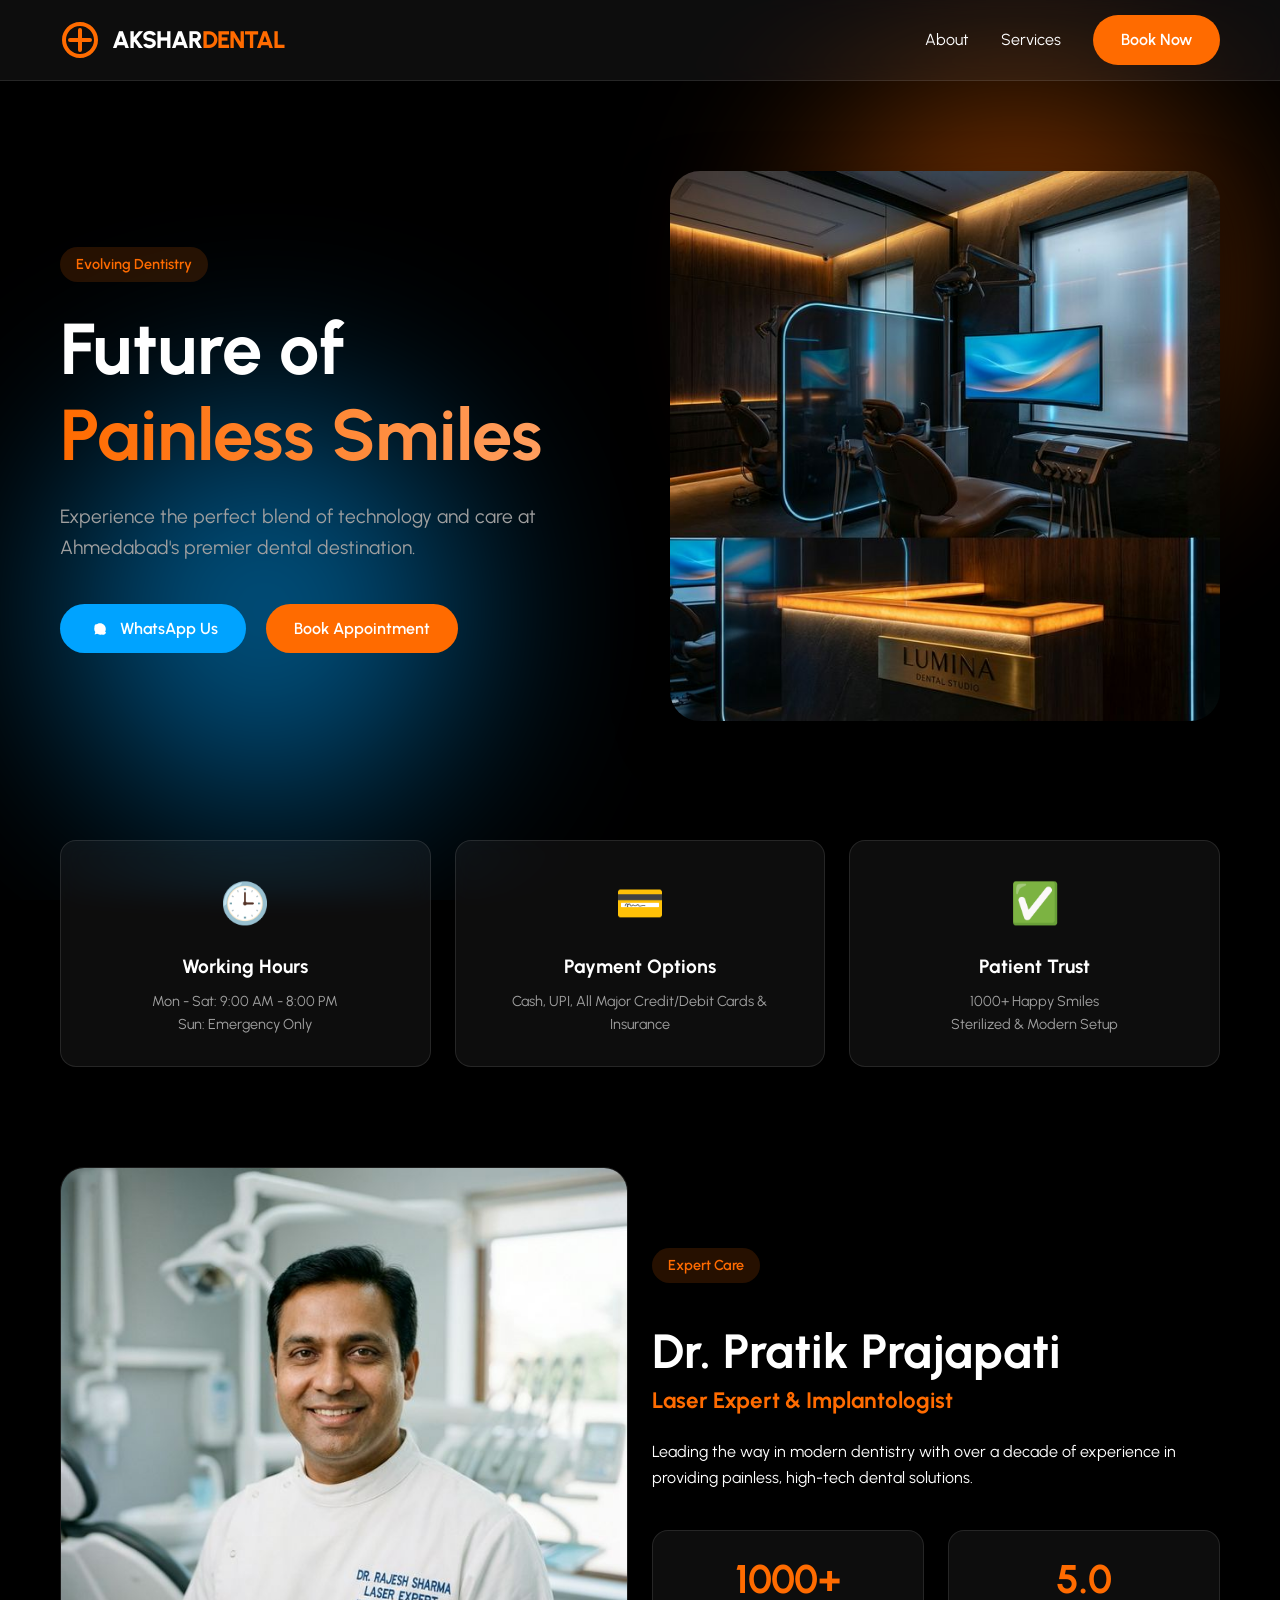
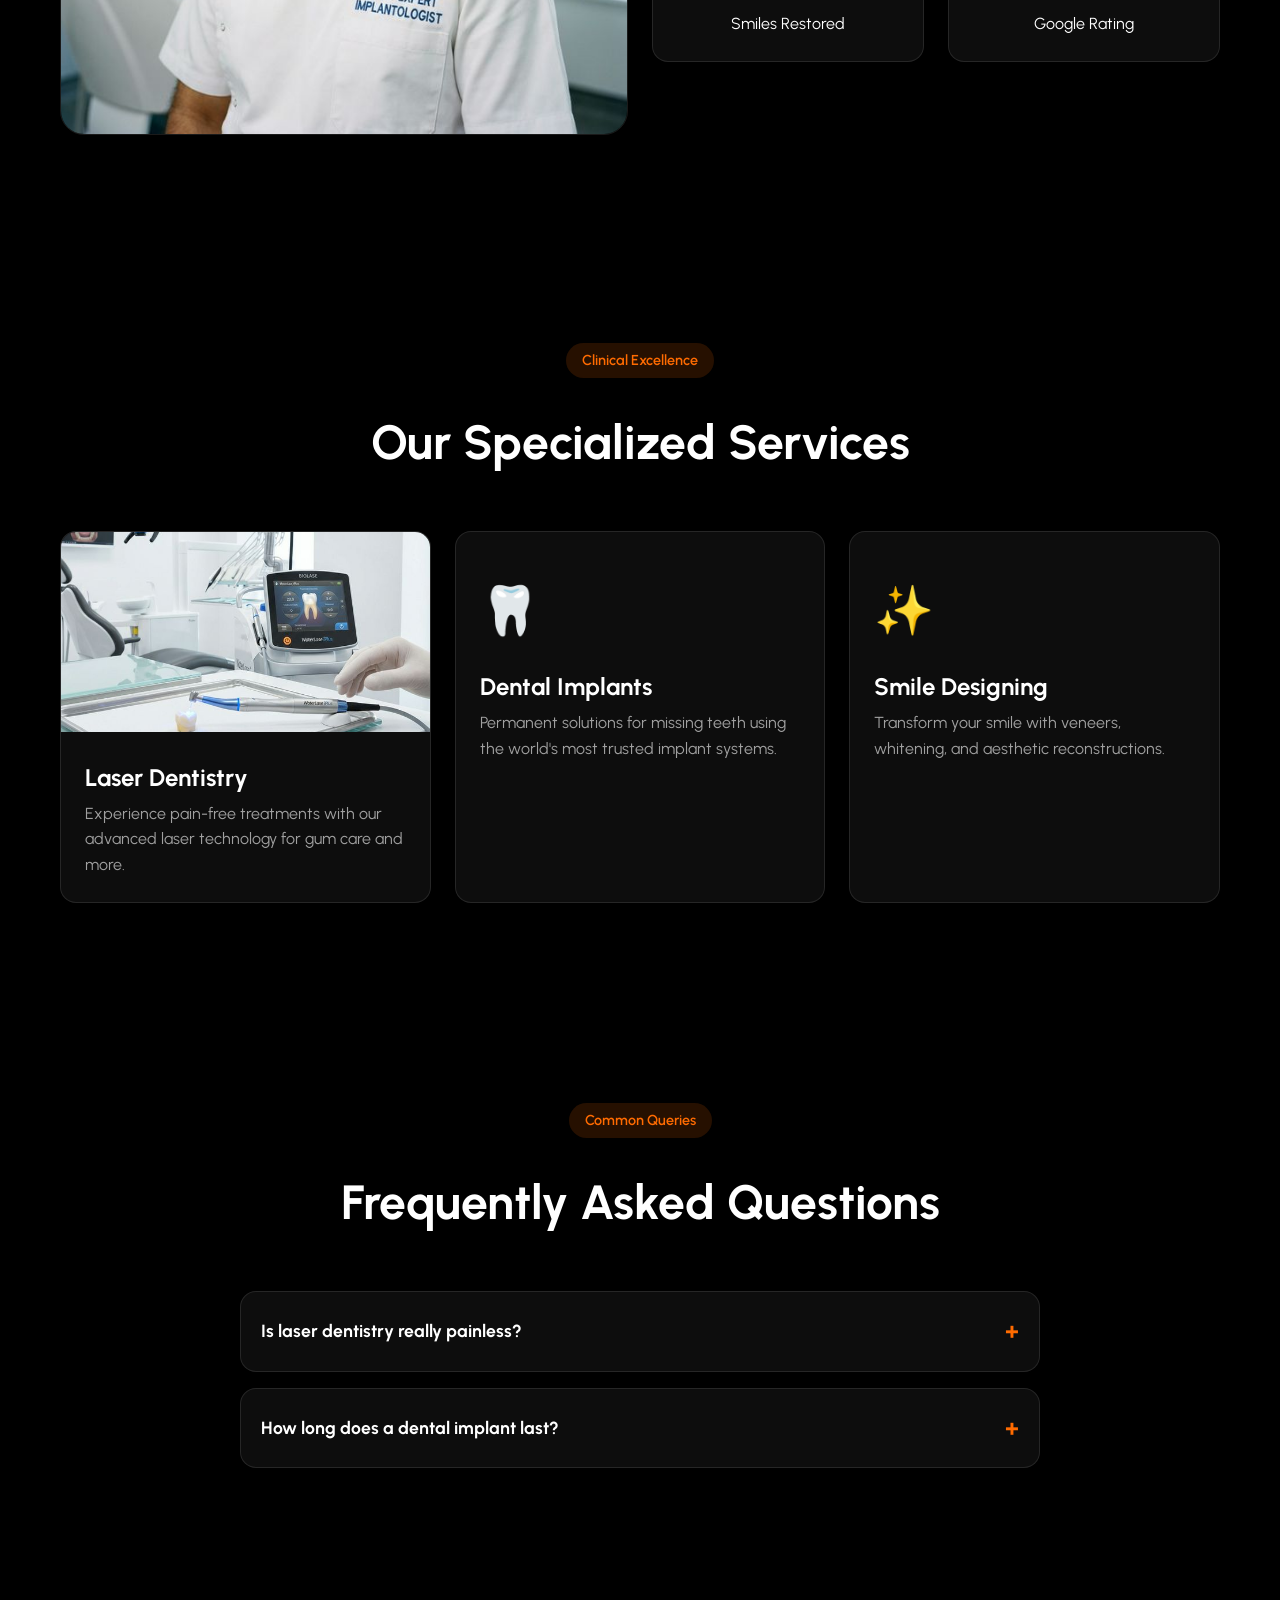
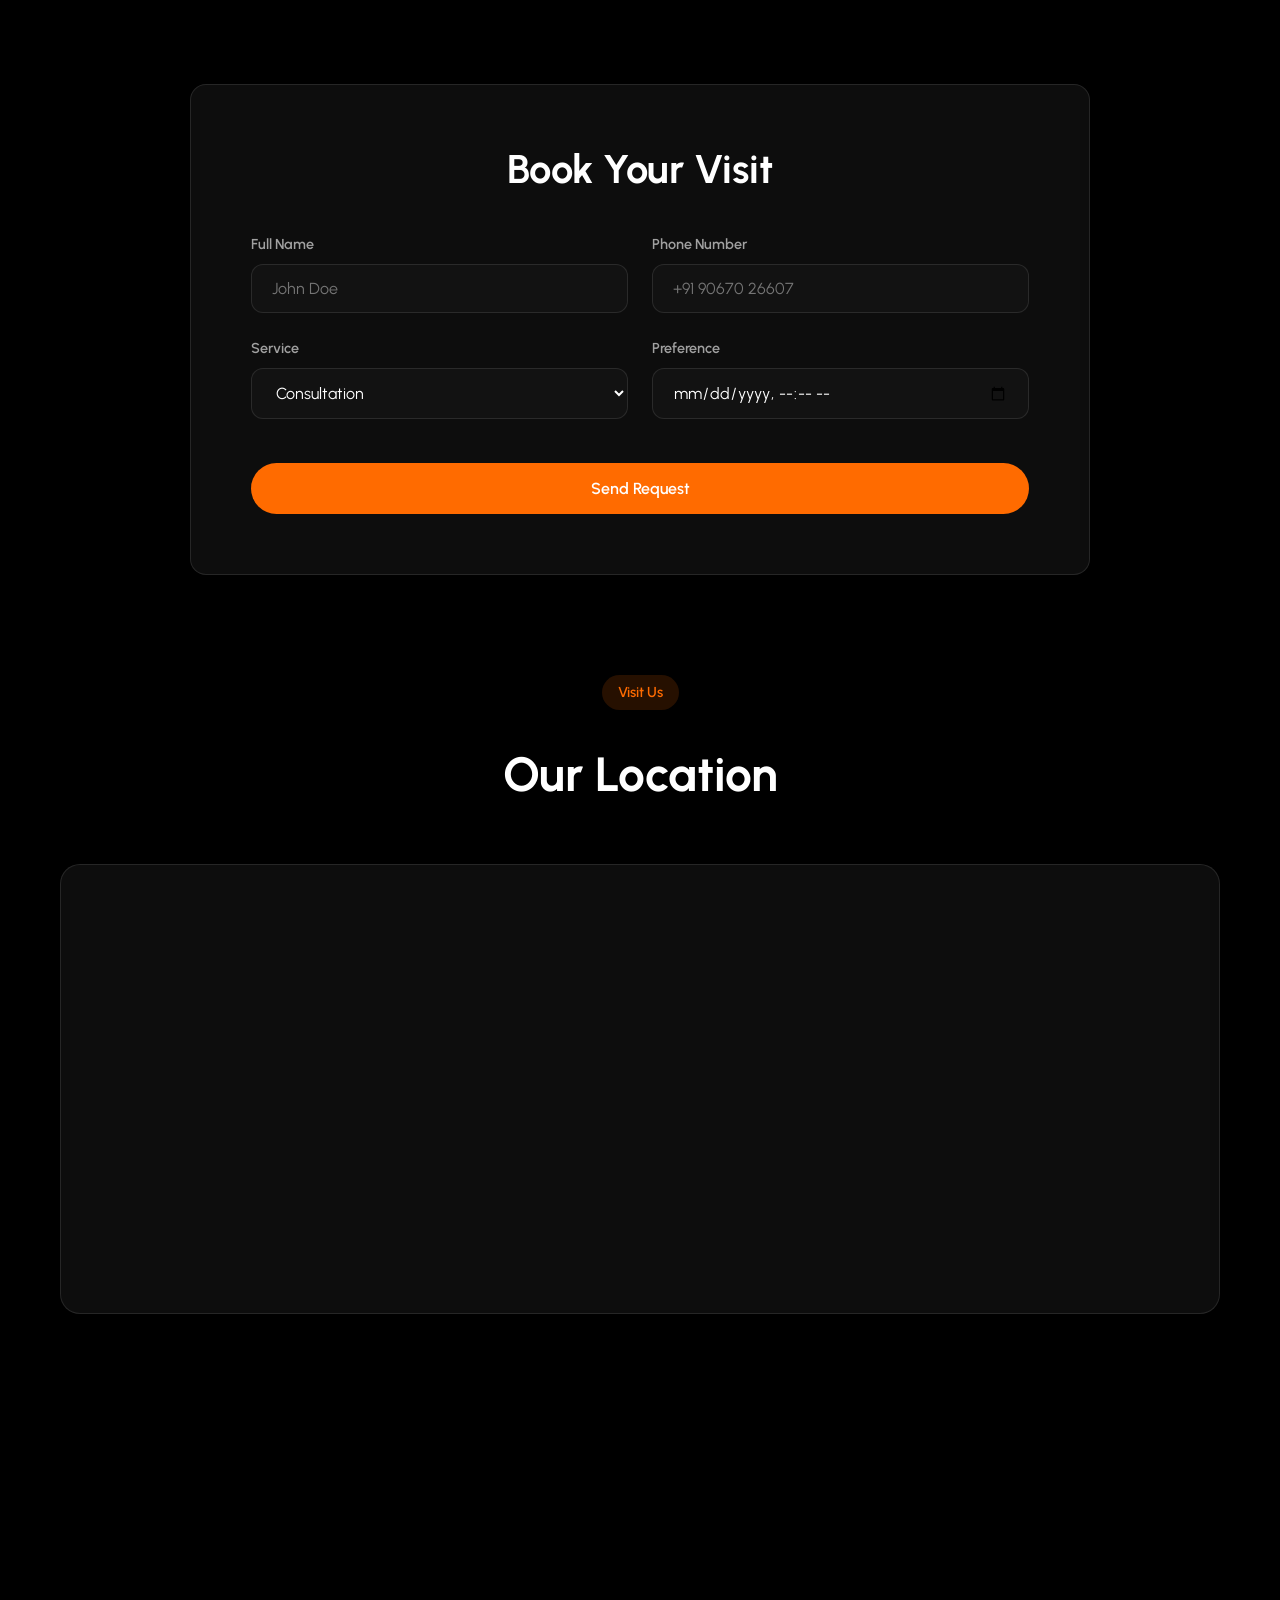
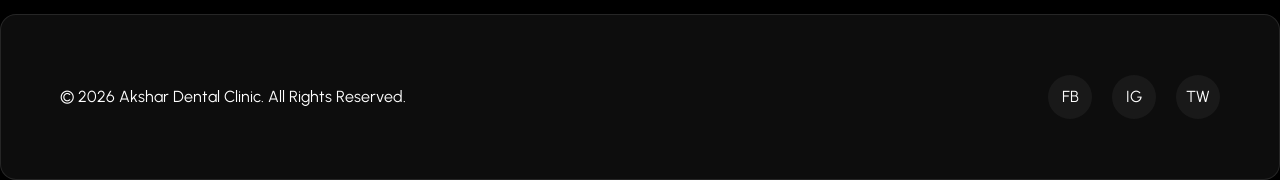
==== commit 6fc765b3: "Revert "Revamp landing page to match updated Figma view"" ====
--- a/index.html
+++ b/index.html
@@ -12,6 +12,7 @@
 </head>
 
 <body>
+    <!-- Navbar -->
     <nav class="navbar glass">
         <div class="container nav-content">
             <div class="logo">
@@ -19,14 +20,14 @@
                     <path
                         d="M20 2C10.0589 2 2 10.0589 2 20C2 29.9411 10.0589 38 20 38C29.9411 38 38 29.9411 38 20C38 10.0589 29.9411 2 20 2ZM20 34C12.268 34 6 27.732 6 20C6 12.268 12.268 6 20 6C27.732 6 34 12.268 34 20C34 27.732 27.732 34 20 34Z"
                         fill="var(--primary-orange)" />
-                    <path d="M20 10V30M10 20H30" stroke="var(--primary-orange)" stroke-width="4" stroke-linecap="round" />
+                    <path d="M20 10V30M10 20H30" stroke="var(--primary-orange)" stroke-width="4"
+                        stroke-linecap="round" />
                 </svg>
                 <span class="logo-text">AKSHAR<span>DENTAL</span></span>
             </div>
             <div class="nav-links">
                 <a href="#about">About</a>
                 <a href="#services">Services</a>
-                <a href="#location">Location</a>
                 <a href="#booking" class="btn btn-primary">Book Now</a>
             </div>
             <button class="menu-toggle" aria-label="Toggle Menu">
@@ -38,6 +39,7 @@
     </nav>
 
     <main>
+        <!-- Hero Section -->
         <section class="hero section-padding">
             <div class="glow-bg glow-orange" style="top: 10%; right: 5%;"></div>
             <div class="glow-bg glow-blue" style="bottom: 10%; left: 5%;"></div>
@@ -45,33 +47,26 @@
                 <div class="hero-content">
                     <span class="badge">Evolving Dentistry</span>
                     <h1>Future of <br><span class="gradient-text">Painless Smiles</span></h1>
-                    <p>Experience the perfect blend of technology and compassionate care at Ahmedabad's trusted dental
-                        destination.</p>
+                    <p>Experience the perfect blend of technology and care at Ahmedabad's premier dental destination.
+                    </p>
                     <div class="hero-actions">
-                        <a href="https://wa.me/919067026607" class="btn btn-secondary" target="_blank" rel="noreferrer">
+                        <a href="https://wa.me/919067026607" class="btn btn-secondary">
+                            <svg width="24" height="24" viewBox="0 0 24 24" fill="currentColor">
+                                <path
+                                    d="M12.031 6.172c-3.181 0-5.767 2.586-5.768 5.766-.001 1.298.38 2.27 1.025 3.14l-.654 2.391 2.454-.645c.822.445 1.859.844 2.941.845 3.193 0 5.769-2.587 5.77-5.77.001-3.18-2.587-5.767-5.768-5.767zm3.391 8.213c-.147.416-.719.761-1.029.807-.294.044-.668.067-1.144-.088-.291-.095-1.189-.442-2.264-1.402-.84-.749-1.407-1.673-1.572-1.954-.165-.281-.018-.432.122-.572.127-.127.281-.328.422-.492.141-.164.188-.281.282-.468.094-.187.047-.352-.023-.492-.07-.141-.634-1.524-.868-2.086-.228-.547-.46-.473-.634-.482-.164-.009-.352-.01-.54-.01-.188 0-.493.07-.751.351-.258.281-.985.961-.985 2.344 0 1.383 1.008 2.719 1.149 2.906.141.188 1.984 3.029 4.806 4.243.671.289 1.194.462 1.601.591.674.214 1.288.184 1.773.111.541-.081 1.664-.68 1.898-1.336.234-.656.234-1.219.164-1.336-.07-.116-.258-.187-.541-.328z" />
+                            </svg>
                             WhatsApp Us
                         </a>
                         <a href="#booking" class="btn btn-primary">Book Appointment</a>
                     </div>
-                    <div class="hero-metrics">
-                        <div class="metric glass"><strong>1000+</strong><span>Smiles Restored</span></div>
-                        <div class="metric glass"><strong>12+ Years</strong><span>Clinical Expertise</span></div>
-                        <div class="metric glass"><strong>Same-Day</strong><span>Emergency Support</span></div>
-                    </div>
-                </div>
-                <div class="hero-image-wrap">
-                    <div class="hero-image glass">
-                        <img src="./hero-bg.png" alt="Modern Clinic" class="floating">
-                    </div>
-                    <div class="hero-floating-card glass">
-                        <p>Open Today</p>
-                        <h4>9:00 AM - 8:00 PM</h4>
-                        <span>Mon to Sat</span>
-                    </div>
-                </div>
-            </div>
-        </section>
-
+                </div>
+                <div class="hero-image">
+                    <img src="./hero-bg.png" alt="Modern Clinic" class="floating">
+                </div>
+            </div>
+        </section>
+
+        <!-- Info Cards Section -->
         <section class="info-cards">
             <div class="container grid grid-3">
                 <div class="info-card glass">
@@ -92,6 +87,7 @@
             </div>
         </section>
 
+        <!-- About Section -->
         <section id="about" class="about section-padding">
             <div class="container">
                 <div class="about-grid grid grid-2">
@@ -103,15 +99,15 @@
                         <h2>Dr. Pratik Prajapati</h2>
                         <h3 class="role">Laser Expert & Implantologist</h3>
                         <p>Leading the way in modern dentistry with over a decade of experience in providing painless,
-                            high-tech dental solutions and patient-first consultation.</p>
+                            high-tech dental solutions.</p>
                         <div class="stats grid grid-2">
                             <div class="stat-card glass">
                                 <h4>1000+</h4>
                                 <p>Smiles Restored</p>
                             </div>
                             <div class="stat-card glass">
-                                <h4>4.9/5</h4>
-                                <p>Patient Rating</p>
+                                <h4>5.0</h4>
+                                <p>Google Rating</p>
                             </div>
                         </div>
                     </div>
@@ -119,6 +115,7 @@
             </div>
         </section>
 
+        <!-- Services Section -->
         <section id="services" class="services section-padding">
             <div class="container">
                 <div class="section-header text-center">
@@ -129,22 +126,23 @@
                     <div class="service-card glass">
                         <img src="./gallery-1.png" alt="Laser Treatment">
                         <h3>Laser Dentistry</h3>
-                        <p>Experience pain-free treatments with advanced laser technology for gum care and precision.</p>
+                        <p>Experience pain-free treatments with our advanced laser technology for gum care and more.</p>
                     </div>
                     <div class="service-card glass">
                         <div class="service-icon">🦷</div>
                         <h3>Dental Implants</h3>
-                        <p>Permanent solutions for missing teeth using trusted implant systems and guided surgery.</p>
+                        <p>Permanent solutions for missing teeth using the world's most trusted implant systems.</p>
                     </div>
                     <div class="service-card glass">
                         <div class="service-icon">✨</div>
                         <h3>Smile Designing</h3>
-                        <p>Transform your smile with veneers, whitening, and complete aesthetic makeovers.</p>
-                    </div>
-                </div>
-            </div>
-        </section>
-
+                        <p>Transform your smile with veneers, whitening, and aesthetic reconstructions.</p>
+                    </div>
+                </div>
+            </div>
+        </section>
+
+        <!-- FAQ Section -->
         <section class="faq section-padding">
             <div class="container">
                 <div class="section-header text-center">
@@ -166,22 +164,23 @@
             </div>
         </section>
 
+        <!-- Booking Section -->
         <section id="booking" class="booking section-padding">
             <div class="container">
                 <div class="booking-card glass">
                     <h2>Book Your Visit</h2>
                     <form id="booking-form" class="grid grid-2">
                         <div class="form-group">
-                            <label for="name">Full Name</label>
-                            <input id="name" name="name" type="text" placeholder="John Doe" required>
-                        </div>
-                        <div class="form-group">
-                            <label for="phone">Phone Number</label>
-                            <input id="phone" name="phone" type="tel" placeholder="+91 90670 26607" required>
-                        </div>
-                        <div class="form-group">
-                            <label for="service">Service</label>
-                            <select id="service" name="service">
+                            <label>Full Name</label>
+                            <input type="text" placeholder="John Doe" required>
+                        </div>
+                        <div class="form-group">
+                            <label>Phone Number</label>
+                            <input type="tel" placeholder="+91 90670 26607" required>
+                        </div>
+                        <div class="form-group">
+                            <label>Service</label>
+                            <select>
                                 <option>Consultation</option>
                                 <option>Dental Implants</option>
                                 <option>Laser Treatment</option>
@@ -189,38 +188,38 @@
                             </select>
                         </div>
                         <div class="form-group">
-                            <label for="preference">Preference</label>
-                            <input id="preference" name="preference" type="datetime-local" required>
+                            <label>Preference</label>
+                            <input type="datetime-local" required>
                         </div>
                         <button type="submit" class="btn btn-primary full-width">Send Request</button>
                     </form>
                 </div>
             </div>
-        </section>
-
-        <section id="location" class="location section-padding">
-            <div class="container">
-                <div class="section-header text-center">
-                    <span class="badge">Visit Us</span>
-                    <h2>Our Location</h2>
-                </div>
-                <div class="map-container glass">
-                    <iframe
-                        src="https://www.google.com/maps/embed?pb=!1m17!1m12!1m3!1d3671.428782976!2d72.65313281141755!3d23.00890666613327!2m3!1f0!2f0!3f0!3m2!1i1024!2i768!4f13.1!3m2!1m1!2zMjPCsDAwJzM1LjEiTiA3MsKwMzk'MjAuNSJF!5e0!3m2!1sen!2sin!4v1739770542345!5m2!1sen!2sin"
-                        width="100%" height="100%" style="border:0;" allowfullscreen="" loading="lazy"
-                        referrerpolicy="no-referrer-when-downgrade"></iframe>
-                </div>
-            </div>
-        </section>
+            <!-- Location Section -->
+            <section id="location" class="location section-padding">
+                <div class="container">
+                    <div class="section-header text-center">
+                        <span class="badge">Visit Us</span>
+                        <h2>Our Location</h2>
+                    </div>
+                    <div class="map-container glass" style="height: 450px; overflow: hidden; border-radius: 20px;">
+                        <iframe
+                            src="https://www.google.com/maps/embed?pb=!1m17!1m12!1m3!1d3671.428782976!2d72.65313281141755!3d23.00890666613327!2m3!1f0!2f0!3f0!3m2!1i1024!2i768!4f13.1!3m2!1m1!2zMjPCsDAwJzM1LjEiTiA3MsKwMzk'MjAuNSJF!5e0!3m2!1sen!2sin!4v1739770542345!5m2!1sen!2sin"
+                            width="100%" height="100%" style="border:0;" allowfullscreen="" loading="lazy"
+                            referrerpolicy="no-referrer-when-downgrade">
+                        </iframe>
+                    </div>
+                </div>
+            </section>
     </main>
 
     <footer class="glass">
         <div class="container footer-content">
             <p>&copy; 2026 Akshar Dental Clinic. All Rights Reserved.</p>
             <div class="socials">
-                <a href="https://www.facebook.com" target="_blank" rel="noreferrer">FB</a>
-                <a href="https://www.instagram.com" target="_blank" rel="noreferrer">IG</a>
-                <a href="https://wa.me/919067026607" target="_blank" rel="noreferrer">WA</a>
+                <a href="#">FB</a>
+                <a href="#">IG</a>
+                <a href="#">TW</a>
             </div>
         </div>
     </footer>
@@ -228,4 +227,4 @@
     <script type="module" src="/main.js"></script>
 </body>
 
-</html>
+</html>
--- a/style.css
+++ b/style.css
@@ -1,16 +1,16 @@
 @import url('https://fonts.googleapis.com/css2?family=Urbanist:wght@300;400;500;600;700;800&display=swap');
 
 :root {
-    --primary-orange: #ff6b00;
-    --secondary-blue: #00a3ff;
-    --bg-black: #000;
+    --primary-orange: #FF6B00;
+    --secondary-blue: #00A3FF;
+    --bg-black: #000000;
     --bg-dark-grey: #121212;
-    --text-white: #fff;
-    --text-grey: #a0a0a0;
+    --text-white: #FFFFFF;
+    --text-grey: #A0A0A0;
     --glass-bg: rgba(255, 255, 255, 0.05);
-    --glass-border: rgba(255, 255, 255, 0.12);
-    --glow-orange: rgba(255, 107, 0, 0.2);
-    --glow-blue: rgba(0, 163, 255, 0.2);
+    --glass-border: rgba(255, 255, 255, 0.1);
+    --glow-orange: rgba(255, 107, 0, 0.15);
+    --glow-blue: rgba(0, 163, 255, 0.15);
     --font-main: 'Urbanist', sans-serif;
     --transition: all 0.3s cubic-bezier(0.4, 0, 0.2, 1);
 }
@@ -29,6 +29,16 @@
     line-height: 1.6;
 }
 
+h1,
+h2,
+h3,
+h4,
+h5,
+h6 {
+    font-weight: 700;
+    line-height: 1.2;
+}
+
 a {
     text-decoration: none;
     color: inherit;
@@ -37,86 +47,124 @@
 
 button {
     cursor: pointer;
-    border: 0;
+    border: none;
+    outline: none;
     font-family: var(--font-main);
-}
-
+    transition: var(--transition);
+}
+
+/* Glassmorphism Utility */
+.glass {
+    background: var(--glass-bg);
+    backdrop-filter: blur(12px);
+    -webkit-backdrop-filter: blur(12px);
+    border: 1px solid var(--glass-border);
+    border-radius: 16px;
+}
+
+/* Container */
 .container {
     max-width: 1200px;
     margin: 0 auto;
     padding: 0 20px;
 }
 
+/* Buttons */
+.btn {
+    padding: 12px 28px;
+    border-radius: 50px;
+    font-weight: 600;
+    font-size: 1rem;
+    display: inline-flex;
+    align-items: center;
+    gap: 8px;
+}
+
+.btn-primary {
+    background-color: var(--primary-orange);
+    color: white;
+}
+
+.btn-primary:hover {
+    transform: translateY(-2px);
+    box-shadow: 0 8px 20px var(--glow-orange);
+}
+
+.btn-secondary {
+    background-color: var(--secondary-blue);
+    color: white;
+}
+
+.btn-secondary:hover {
+    transform: translateY(-2px);
+    box-shadow: 0 8px 20px var(--glow-blue);
+}
+
+/* Glow Effects */
+.glow-bg {
+    position: absolute;
+    width: 400px;
+    height: 400px;
+    border-radius: 50%;
+    filter: blur(100px);
+    z-index: -1;
+    opacity: 0.5;
+}
+
+.glow-orange {
+    background: var(--primary-orange);
+}
+
+.glow-blue {
+    background: var(--secondary-blue);
+}
+
+/* Grid System */
+.grid {
+    display: grid;
+    gap: 24px;
+}
+
+@media (min-width: 768px) {
+    .grid-2 {
+        grid-template-columns: repeat(2, 1fr);
+    }
+
+    .grid-3 {
+        grid-template-columns: repeat(3, 1fr);
+    }
+}
+
 .section-padding {
     padding: 100px 0;
 }
 
-.glass {
-    background: var(--glass-bg);
-    backdrop-filter: blur(14px);
-    -webkit-backdrop-filter: blur(14px);
-    border: 1px solid var(--glass-border);
-    border-radius: 16px;
+.text-center {
+    text-align: center;
 }
 
 .badge {
-    background: rgba(255, 107, 0, 0.12);
+    background: var(--glow-orange);
     color: var(--primary-orange);
     padding: 6px 16px;
     border-radius: 20px;
     font-size: 0.9rem;
     font-weight: 600;
     display: inline-block;
-    margin-bottom: 20px;
-}
-
-.btn {
-    padding: 12px 26px;
-    border-radius: 999px;
-    font-weight: 600;
-    display: inline-flex;
-    align-items: center;
-    justify-content: center;
-    gap: 8px;
-}
-
-.btn-primary {
-    background-color: var(--primary-orange);
-    color: #fff;
-}
-
-.btn-secondary {
-    background-color: var(--secondary-blue);
-    color: #fff;
-}
-
-.btn:hover {
-    transform: translateY(-2px);
-}
-
-.grid {
-    display: grid;
-    gap: 24px;
-}
-
-.grid-2 {
-    grid-template-columns: repeat(2, minmax(0, 1fr));
-}
-
-.grid-3 {
-    grid-template-columns: repeat(3, minmax(0, 1fr));
-}
-
+    margin-bottom: 24px;
+}
+
+/* Navbar */
 .navbar {
     position: fixed;
     top: 0;
     width: 100%;
     z-index: 1000;
+    padding: 15px 0;
     border-radius: 0;
-    border-top: 0;
-    border-left: 0;
-    border-right: 0;
-    padding: 16px 0;
+    border-top: none;
+    border-left: none;
+    border-right: none;
 }
 
 .nav-content {
@@ -137,36 +185,52 @@
     letter-spacing: -1px;
 }
 
-.logo-text span,
-.role,
-.stat-card h4 {
+.logo-text span {
     color: var(--primary-orange);
 }
 
 .nav-links {
     display: flex;
     align-items: center;
-    gap: 30px;
+    gap: 32px;
 }
 
 .nav-links a:hover {
     color: var(--primary-orange);
 }
 
+/* Menu Toggle Bar (Burger) */
 .menu-toggle {
     display: none;
     flex-direction: column;
     gap: 6px;
-    background: transparent;
+    background: none;
+    z-index: 1001;
 }
 
 .menu-toggle span {
-    width: 24px;
+    display: block;
+    width: 25px;
     height: 3px;
-    border-radius: 10px;
-    background: #fff;
-}
-
+    background-color: white;
+    border-radius: 3px;
+    transition: var(--transition);
+}
+
+/* Burger Animation */
+.menu-toggle.active span:nth-child(1) {
+    transform: rotate(45deg) translate(5px, 5px);
+}
+
+.menu-toggle.active span:nth-child(2) {
+    opacity: 0;
+}
+
+.menu-toggle.active span:nth-child(3) {
+    transform: rotate(-45deg) translate(8px, -8px);
+}
+
+/* Hero Section */
 .hero {
     min-height: 100vh;
     display: flex;
@@ -175,222 +239,202 @@
     overflow: hidden;
 }
 
-.glow-bg {
-    position: absolute;
-    width: 360px;
-    height: 360px;
-    border-radius: 50%;
-    filter: blur(110px);
-    z-index: -1;
-    opacity: 0.6;
-}
-
-.glow-orange {
-    background: var(--primary-orange);
-}
-
-.glow-blue {
-    background: var(--secondary-blue);
+/* Info Cards */
+.info-cards {
+    margin-top: -60px;
+    position: relative;
+    z-index: 10;
+}
+
+.info-card {
+    padding: 30px;
+    text-align: center;
+    transition: var(--transition);
+}
+
+.info-card:hover {
+    transform: translateY(-10px);
+}
+
+.info-icon {
+    font-size: 2.5rem;
+    margin-bottom: 20px;
+}
+
+.info-card h3 {
+    font-size: 1.2rem;
+    margin-bottom: 12px;
+}
+
+.info-card p {
+    color: var(--text-grey);
+    font-size: 0.9rem;
 }
 
 .hero-container {
     display: grid;
-    grid-template-columns: 1.1fr 0.9fr;
-    gap: 52px;
-    align-items: center;
+    grid-template-columns: 1fr 1fr;
+    align-items: center;
+    gap: 60px;
 }
 
 .hero h1 {
-    font-size: clamp(2.8rem, 6vw, 4.7rem);
-    line-height: 1.08;
-    margin-bottom: 20px;
+    font-size: 4.5rem;
+    margin-bottom: 24px;
 }
 
 .gradient-text {
-    background: linear-gradient(90deg, var(--primary-orange), #ff9e5e);
+    background: linear-gradient(90deg, var(--primary-orange), #FF9E5E);
     -webkit-background-clip: text;
     background-clip: text;
     -webkit-text-fill-color: transparent;
 }
 
 .hero p {
-    font-size: 1.1rem;
-    max-width: 560px;
+    font-size: 1.2rem;
     color: var(--text-grey);
-    margin-bottom: 32px;
+    max-width: 500px;
+    margin-bottom: 40px;
 }
 
 .hero-actions {
     display: flex;
-    gap: 16px;
-}
-
-.hero-metrics {
-    display: grid;
-    grid-template-columns: repeat(3, 1fr);
-    gap: 12px;
-    margin-top: 26px;
-}
-
-.metric {
-    padding: 14px;
-    display: flex;
-    flex-direction: column;
-    gap: 4px;
-}
-
-.metric strong {
-    font-size: 1rem;
-}
-
-.metric span,
-.info-card p,
-.service-card p,
-.form-group label,
-details .content {
-    color: var(--text-grey);
-}
-
-.hero-image-wrap {
-    position: relative;
-}
-
-.hero-image {
-    padding: 10px;
-    border-radius: 30px;
+    gap: 20px;
 }
 
 .hero-image img {
     width: 100%;
-    display: block;
-    border-radius: 24px;
-}
-
-.hero-floating-card {
-    position: absolute;
-    left: -38px;
-    bottom: 28px;
-    padding: 14px 18px;
-}
-
-.hero-floating-card p {
-    margin: 0;
-    font-size: 0.85rem;
-}
-
-.hero-floating-card h4 {
-    font-size: 1.05rem;
-}
-
-.hero-floating-card span {
-    color: var(--text-grey);
-    font-size: 0.85rem;
-}
-
-.info-cards {
-    margin-top: -56px;
-    position: relative;
-    z-index: 2;
-}
-
-.info-card {
-    padding: 28px;
-    text-align: center;
-}
-
-.info-icon {
-    font-size: 2.4rem;
-    margin-bottom: 12px;
-}
-
+    border-radius: 30px;
+    box-shadow: 0 20px 50px rgba(0, 0, 0, 0.5);
+}
+
+/* About Section */
 .about-grid {
     align-items: center;
 }
 
 .about-image img {
     width: 100%;
-    border-radius: 22px;
+    border-radius: 24px;
     border: 1px solid var(--glass-border);
 }
 
-.about h2,
+.about h2 {
+    font-size: 3rem;
+    margin: 16px 0 8px;
+}
+
+.role {
+    color: var(--primary-orange);
+    font-size: 1.4rem;
+    margin-bottom: 24px;
+}
+
+.stats {
+    margin-top: 40px;
+}
+
+.stat-card {
+    padding: 24px;
+    text-align: center;
+}
+
+.stat-card h4 {
+    font-size: 2.5rem;
+    color: var(--primary-orange);
+    margin-bottom: 8px;
+}
+
+/* Services Section */
+.section-header {
+    margin-bottom: 60px;
+}
+
 .section-header h2 {
-    font-size: clamp(2rem, 4vw, 3rem);
-}
-
-.stats {
-    margin-top: 32px;
-}
-
-.stat-card {
-    text-align: center;
-    padding: 20px;
-}
-
-.stat-card h4 {
-    font-size: 2.2rem;
-}
-
-.section-header {
-    text-align: center;
-    margin-bottom: 48px;
+    font-size: 3rem;
+    margin-top: 12px;
 }
 
 .service-card {
+    padding: 0;
     overflow: hidden;
+    transition: var(--transition);
 }
 
 .service-card img {
     width: 100%;
-    height: 220px;
+    height: 200px;
     object-fit: cover;
 }
 
-.service-card h3,
+.service-card h3 {
+    padding: 24px 24px 8px;
+    font-size: 1.5rem;
+}
+
 .service-card p {
-    padding-left: 20px;
-    padding-right: 20px;
-}
-
-.service-card h3 {
-    margin: 16px 0 8px;
-}
-
-.service-card p {
-    padding-bottom: 24px;
+    padding: 0 24px 24px;
+    color: var(--text-grey);
 }
 
 .service-icon {
-    font-size: 2.8rem;
-    padding: 32px 20px 0;
-}
-
+    font-size: 3rem;
+    padding: 40px 24px 0;
+}
+
+.service-card:hover {
+    transform: translateY(-10px);
+    border-color: var(--primary-orange);
+}
+
+/* FAQ Section */
 .faq-accordion {
-    max-width: 840px;
+    max-width: 800px;
     margin: 0 auto;
 }
 
 details {
-    margin-bottom: 14px;
-    padding: 18px;
+    margin-bottom: 16px;
+    padding: 20px;
 }
 
 summary {
+    font-weight: 700;
+    font-size: 1.1rem;
+    cursor: pointer;
     list-style: none;
-    font-weight: 700;
-    cursor: pointer;
-}
-
+    display: flex;
+    justify-content: space-between;
+    align-items: center;
+}
+
+summary::after {
+    content: '+';
+    color: var(--primary-orange);
+    font-size: 1.5rem;
+}
+
+details[open] summary::after {
+    content: '-';
+}
+
+details .content {
+    padding-top: 16px;
+    color: var(--text-grey);
+    line-height: 1.6;
+}
+
+/* Booking Section */
 .booking-card {
-    max-width: 920px;
+    padding: 60px;
+    max-width: 900px;
     margin: 0 auto;
-    padding: 50px;
 }
 
 .booking-card h2 {
-    font-size: 2.3rem;
+    font-size: 2.5rem;
     text-align: center;
-    margin-bottom: 30px;
+    margin-bottom: 40px;
 }
 
 .form-group {
@@ -399,33 +443,43 @@
     gap: 8px;
 }
 
+.form-group label {
+    font-weight: 600;
+    font-size: 0.9rem;
+    color: var(--text-grey);
+}
+
 .form-group input,
 .form-group select {
-    padding: 14px 16px;
+    padding: 14px 20px;
     background: var(--bg-dark-grey);
     border: 1px solid var(--glass-border);
     border-radius: 12px;
-    color: #fff;
+    color: white;
+    font-family: var(--font-main);
+    font-size: 1rem;
+}
+
+.form-group input:focus {
+    border-color: var(--primary-orange);
+    outline: none;
 }
 
 .full-width {
     grid-column: span 2;
-    margin-top: 8px;
-}
-
-.map-container {
-    height: 450px;
-    overflow: hidden;
-    border-radius: 20px;
-}
-
+    margin-top: 20px;
+    padding: 16px;
+    justify-content: center;
+}
+
+/* Footer */
 footer {
-    margin-top: 80px;
-    padding: 46px 0;
+    margin-top: 100px;
+    padding: 60px 0;
     border-radius: 0;
-    border-left: 0;
-    border-right: 0;
-    border-bottom: 0;
+    border-left: none;
+    border-right: none;
+    border-bottom: none;
 }
 
 .footer-content {
@@ -436,76 +490,84 @@
 
 .socials {
     display: flex;
-    gap: 10px;
+    gap: 20px;
 }
 
 .socials a {
-    width: 42px;
-    height: 42px;
+    padding: 10px;
+    background: var(--glass-bg);
     border-radius: 50%;
+    width: 44px;
+    height: 44px;
     display: flex;
     align-items: center;
     justify-content: center;
-    background: var(--glass-bg);
 }
 
 .socials a:hover {
     background: var(--primary-orange);
-}
-
-@media (max-width: 900px) {
-    .grid-3,
-    .hero-metrics {
+    color: white;
+}
+
+/* Responsive */
+@media (max-width: 1024px) {
+    .hero h1 {
+        font-size: 3.5rem;
+    }
+}
+
+@media (max-width: 768px) {
+    .menu-toggle {
+        display: flex;
+    }
+
+    .nav-links {
+        position: fixed;
+        top: 0;
+        right: -100%;
+        width: 70%;
+        height: 100vh;
+        background: var(--bg-dark-grey);
+        flex-direction: column;
+        justify-content: center;
+        transition: var(--transition);
+        box-shadow: -10px 0 30px rgba(0, 0, 0, 0.5);
+        padding-bottom: env(safe-area-inset-bottom);
+        /* iOS Notch Support */
+    }
+
+    .nav-links.active {
+        right: 0;
+    }
+
+    .hero-container,
+    .about-grid,
+    #booking-form {
         grid-template-columns: 1fr;
     }
 
-    .hero-container,
-    .grid-2 {
-        grid-template-columns: 1fr;
-    }
-
-    .hero {
-        padding-top: 40px;
-    }
-
-    .hero-floating-card {
-        position: static;
-        margin-top: 12px;
+    .hero h1 {
+        font-size: 3rem;
+    }
+
+    .hero-actions {
+        flex-direction: column;
+    }
+
+    .full-width {
+        grid-column: span 1;
+    }
+
+    .booking-card {
+        padding: 30px;
+    }
+
+    .footer-content {
+        flex-direction: column;
+        gap: 20px;
     }
 
     .info-cards {
         margin-top: 20px;
     }
-
-    .menu-toggle {
-        display: flex;
-        z-index: 1002;
-    }
-
-    .nav-links {
-        position: fixed;
-        inset: 0 0 0 30%;
-        background: #0a0a0a;
-        flex-direction: column;
-        justify-content: center;
-        transform: translateX(100%);
-        transition: var(--transition);
-    }
-
-    .nav-links.active {
-        transform: translateX(0);
-    }
-
-    .full-width {
-        grid-column: span 1;
-    }
-
-    .booking-card {
-        padding: 30px;
-    }
-
-    .footer-content {
-        flex-direction: column;
-        gap: 14px;
-    }
-}
+}
